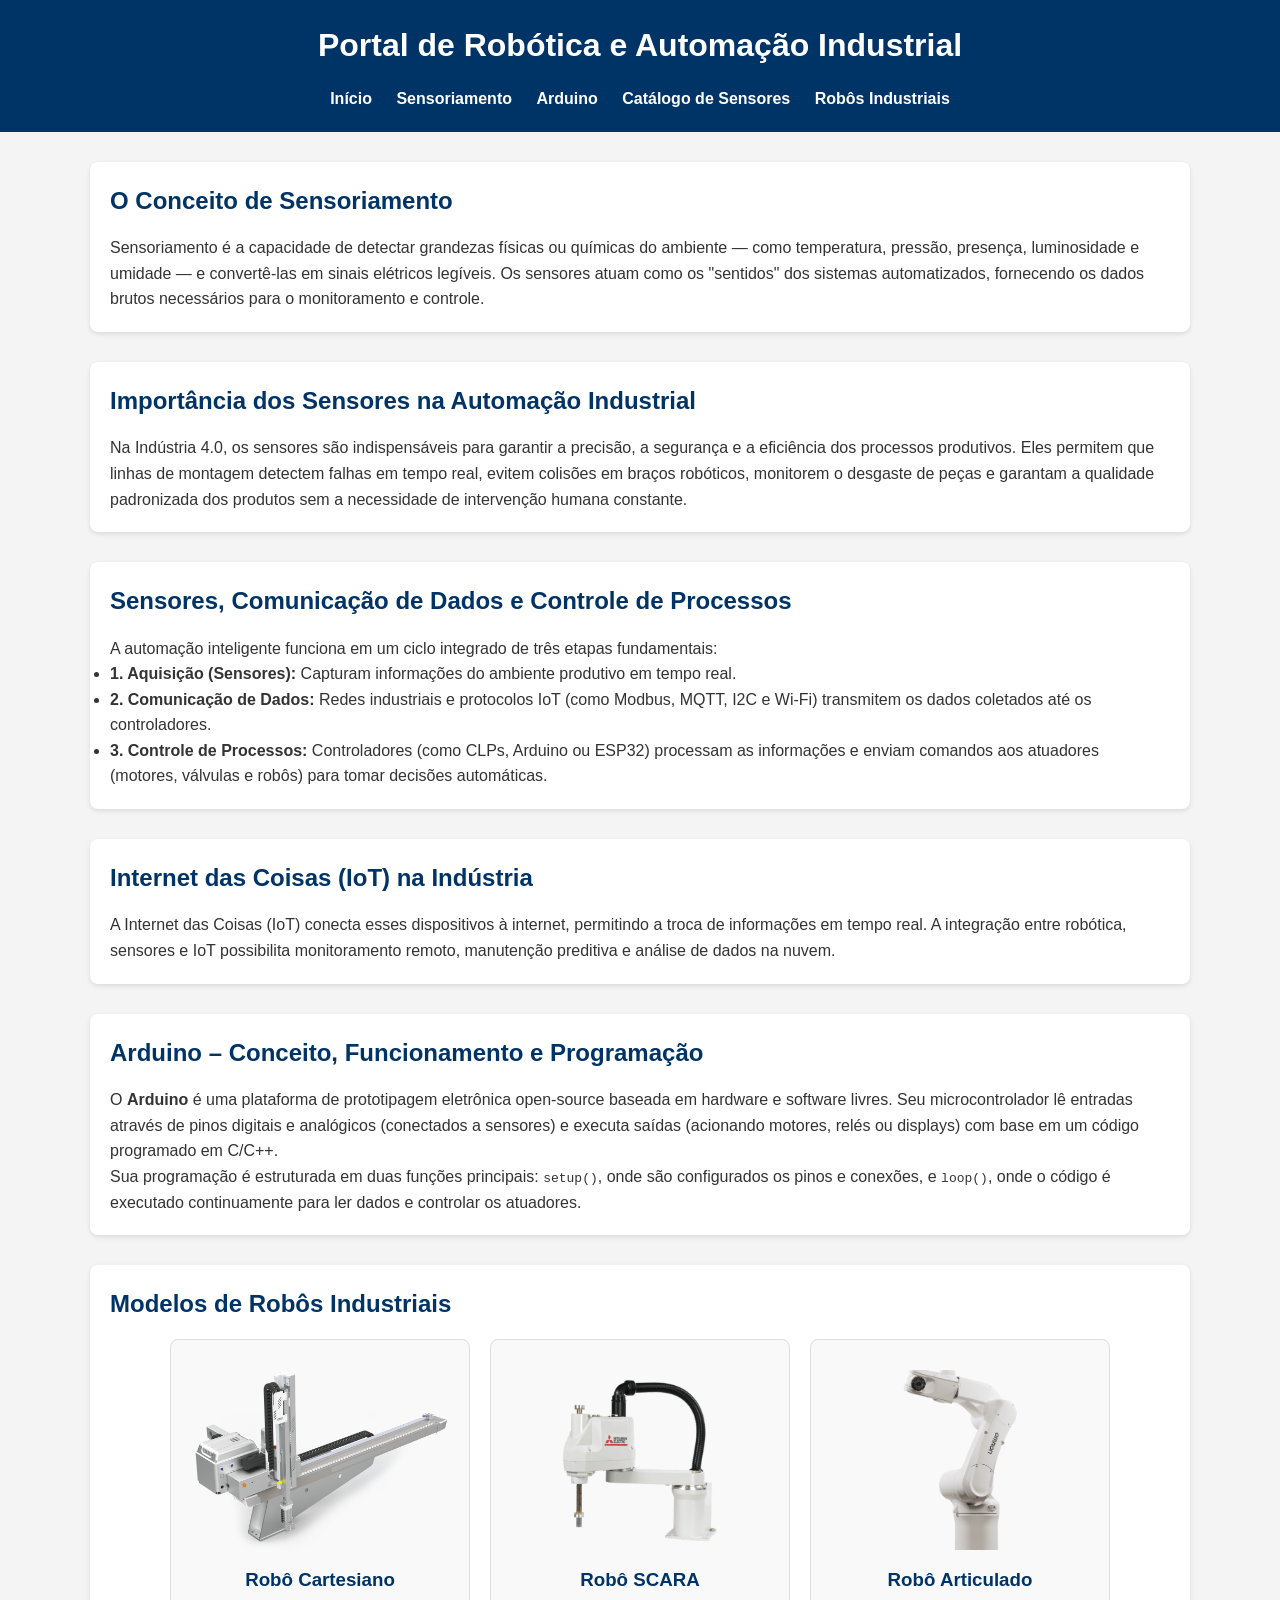
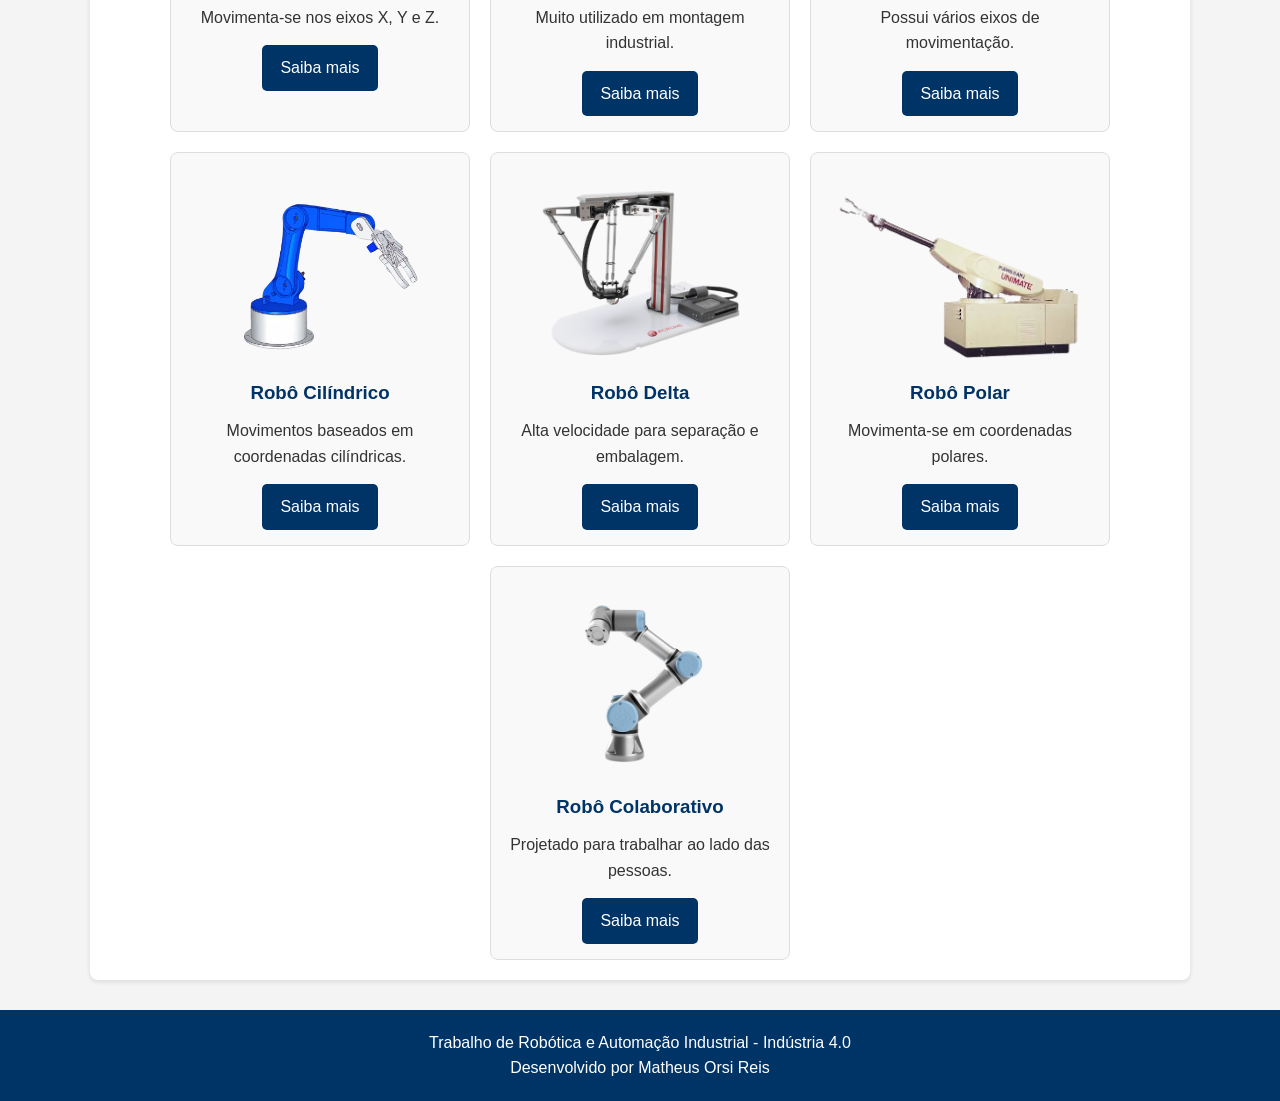
==== index.html @ 9e6fea8a "adicionando catálogo de sensores e atualizando página inicial" ====
<!DOCTYPE html>
<html lang="pt-BR">
<head>
    <meta charset="UTF-8">
    <meta name="viewport" content="width=device-width, initial-scale=1.0">
    <title>Portal de Automação & Robótica Industrial</title>
    <link rel="stylesheet" href="style.css">
</head>
<body>

    <header>
        <h1>Portal de Robótica e Automação Industrial</h1>

        <nav>
            <ul>
                <li><a href="./index.html">Início</a></li>
                <li><a href="#sensoriamento">Sensoriamento</a></li>
                <li><a href="#arduino">Arduino</a></li>
                <li><a href="./html/sensores.html">Catálogo de Sensores</a></li>
                <li><a href="#robos">Robôs Industriais</a></li>
            </ul>
        </nav>
    </header>

    <main>

        <!-- SEÇÃO 1: Conceito de Sensoriamento -->
        <section id="sensoriamento">
            <h2>O Conceito de Sensoriamento</h2>
            <p>
                Sensoriamento é a capacidade de detectar grandezas físicas ou químicas do ambiente — como temperatura, 
                pressão, presença, luminosidade e umidade — e convertê-las em sinais elétricos legíveis. 
                Os sensores atuam como os "sentidos" dos sistemas automatizados, fornecendo os dados brutos necessários 
                para o monitoramento e controle.
            </p>
        </section>

        <!-- SEÇÃO 2: Importância dos Sensores na Automação Industrial -->
        <section>
            <h2>Importância dos Sensores na Automação Industrial</h2>
            <p>
                Na Indústria 4.0, os sensores são indispensáveis para garantir a precisão, a segurança e a eficiência 
                dos processos produtivos. Eles permitem que linhas de montagem detectem falhas em tempo real, evitem 
                colisões em braços robóticos, monitorem o desgaste de peças e garantam a qualidade padronizada dos produtos 
                sem a necessidade de intervenção humana constante.
            </p>
        </section>

        <!-- SEÇÃO 3: Relação entre Sensores, Comunicação e Controle -->
        <section>
            <h2>Sensores, Comunicação de Dados e Controle de Processos</h2>
            <p>
                A automação inteligente funciona em um ciclo integrado de três etapas fundamentais:
            </p>
            <ul>
                <li><strong>1. Aquisição (Sensores):</strong> Capturam informações do ambiente produtivo em tempo real.</li>
                <li><strong>2. Comunicação de Dados:</strong> Redes industriais e protocolos IoT (como Modbus, MQTT, I2C e Wi-Fi) transmitem os dados coletados até os controladores.</li>
                <li><strong>3. Controle de Processos:</strong> Controladores (como CLPs, Arduino ou ESP32) processam as informações e enviam comandos aos atuadores (motores, válvulas e robôs) para tomar decisões automáticas.</li>
            </ul>
        </section>

        <!-- SEÇÃO 4: Internet das Coisas (IoT) -->
        <section>
            <h2>Internet das Coisas (IoT) na Indústria</h2>
            <p>
                A Internet das Coisas (IoT) conecta esses dispositivos à internet, permitindo a troca de informações em tempo real. 
                A integração entre robótica, sensores e IoT possibilita monitoramento remoto, manutenção preditiva e análise 
                de dados na nuvem.
            </p>
        </section>

        <!-- SEÇÃO 5: Introdução ao Arduino -->
        <section id="arduino">
            <h2>Arduino – Conceito, Funcionamento e Programação</h2>
            <p>
                O <strong>Arduino</strong> é uma plataforma de prototipagem eletrônica open-source baseada em hardware e software livres. 
                Seu microcontrolador lê entradas através de pinos digitais e analógicos (conectados a sensores) e executa saídas 
                (acionando motores, relés ou displays) com base em um código programado em C/C++.
            </p>
            <p>
                Sua programação é estruturada em duas funções principais: <code>setup()</code>, onde são configurados os pinos e conexões, 
                e <code>loop()</code>, onde o código é executado continuamente para ler dados e controlar os atuadores.
            </p>
        </section>

        <!-- SEÇÃO 6: Modelos de Robôs Industriais (Mantido do seu projeto original) -->
        <section id="robos">

            <h2>Modelos de Robôs Industriais</h2>

            <div class="cards">

                <div class="card">
                    <img src="imagens/robo_cartesiano.png" alt="Robô Cartesiano">
                    <h3>Robô Cartesiano</h3>
                    <p>Movimenta-se nos eixos X, Y e Z.</p>
                    <a href="./html/cartesiano.html">Saiba mais</a>
                </div>

                <div class="card">
                    <img src="imagens/robo_scara_png.png" alt="Robô SCARA">
                    <h3>Robô SCARA</h3>
                    <p>Muito utilizado em montagem industrial.</p>
                    <a href="./html/scara.html">Saiba mais</a>
                </div>

                <div class="card">
                    <img src="imagens/robo_articulado1.webp" alt="Robô Articulado">
                    <h3>Robô Articulado</h3>
                    <p>Possui vários eixos de movimentação.</p>
                    <a href="./html/articulado.html">Saiba mais</a>
                </div>

                <div class="card">
                    <img src="imagens/cilindrico.webp" alt="Robô Cilíndrico">
                    <h3>Robô Cilíndrico</h3>
                    <p>Movimentos baseados em coordenadas cilíndricas.</p>
                    <a href="./html/cilindrico.html">Saiba mais</a>
                </div>

                <div class="card">
                    <img src="imagens/deltaaa.webp" alt="Robô Delta">
                    <h3>Robô Delta</h3>
                    <p>Alta velocidade para separação e embalagem.</p>
                    <a href="./html/delta.html">Saiba mais</a>
                </div>

                <div class="card">
                    <img src="imagens/robo_polar-removebg-preview.png" alt="Robô Polar">
                    <h3>Robô Polar</h3>
                    <p>Movimenta-se em coordenadas polares.</p>
                    <a href="./html/polar.html">Saiba mais</a>
                </div>

                <div class="card">
                    <img src="imagens/colab-removebg-preview.png" alt="Robô Colaborativo">
                    <h3>Robô Colaborativo</h3>
                    <p>Projetado para trabalhar ao lado das pessoas.</p>
                    <a href="./html/colaborativo.html">Saiba mais</a>
                </div>

            </div>

        </section>

    </main>

    <footer>
        <p>Trabalho de Robótica e Automação Industrial - Indústria 4.0</p>
        <p>Desenvolvido por Matheus Orsi Reis</p>
    </footer>

    <script src="js/script.js"></script>

</body>
</html>
---- style.css ----
/* Reset */

*{
    margin: 0;
    padding: 0;
    box-sizing: border-box;
}

body{
    font-family: Arial, Helvetica, sans-serif;
    background-color: #f4f4f4;
    color: #333;
    line-height: 1.6;
}

/* Cabeçalho */

header{
    background-color: #003366;
    color: white;
    padding: 20px;
    text-align: center;
}

header h1{
    margin-bottom: 15px;
}

nav ul{
    list-style: none;
}

nav ul li{
    display: inline-block;
    margin: 0 10px;
}

nav ul li a{
    color: white;
    text-decoration: none;
    font-weight: bold;
}

nav ul li a:hover{
    text-decoration: underline;
}

/* Conteúdo */

main{
    width: 90%;
    max-width: 1100px;
    margin: 30px auto;
}

section{
    background: white;
    margin-bottom: 30px;
    padding: 20px;
    border-radius: 8px;
    box-shadow: 0 2px 5px rgba(0,0,0,.1);
}

section h2{
    color: #003366;
    margin-bottom: 15px;
}

section img{
    width: 100%;
    max-width: 500px;
    display: block;
    margin: 15px auto;
    border-radius: 5px;
}

/* Cards */

.cards{
    display: flex;
    flex-wrap: wrap;
    gap: 20px;
    justify-content: center;
}

.card{
    width: 300px;
    background: #f9f9f9;
    border: 1px solid #ddd;
    border-radius: 8px;
    text-align: center;
    padding: 15px;
}

.card img{
    width: 100%;
    height: 180px;
    object-fit: cover;
    border-radius: 5px;
}

.card h3{
    margin: 15px 0 10px;
    color: #003366;
}

.card p{
    margin-bottom: 15px;
}

.card a{
    display: inline-block;
    background: #003366;
    color: white;
    text-decoration: none;
    padding: 10px 18px;
    border-radius: 5px;
}

.card a:hover{
    background: #0055aa;
}

/* Rodapé */

footer{
    background: #003366;
    color: white;
    text-align: center;
    padding: 20px;
    margin-top: 30px;
}

/* Responsividade */

@media (max-width: 768px){

    nav ul li{
        display: block;
        margin: 10px 0;
    }

    .cards{
        flex-direction: column;
        align-items: center;
    }

    .card{
        width: 100%;
        max-width: 350px;
    }

}
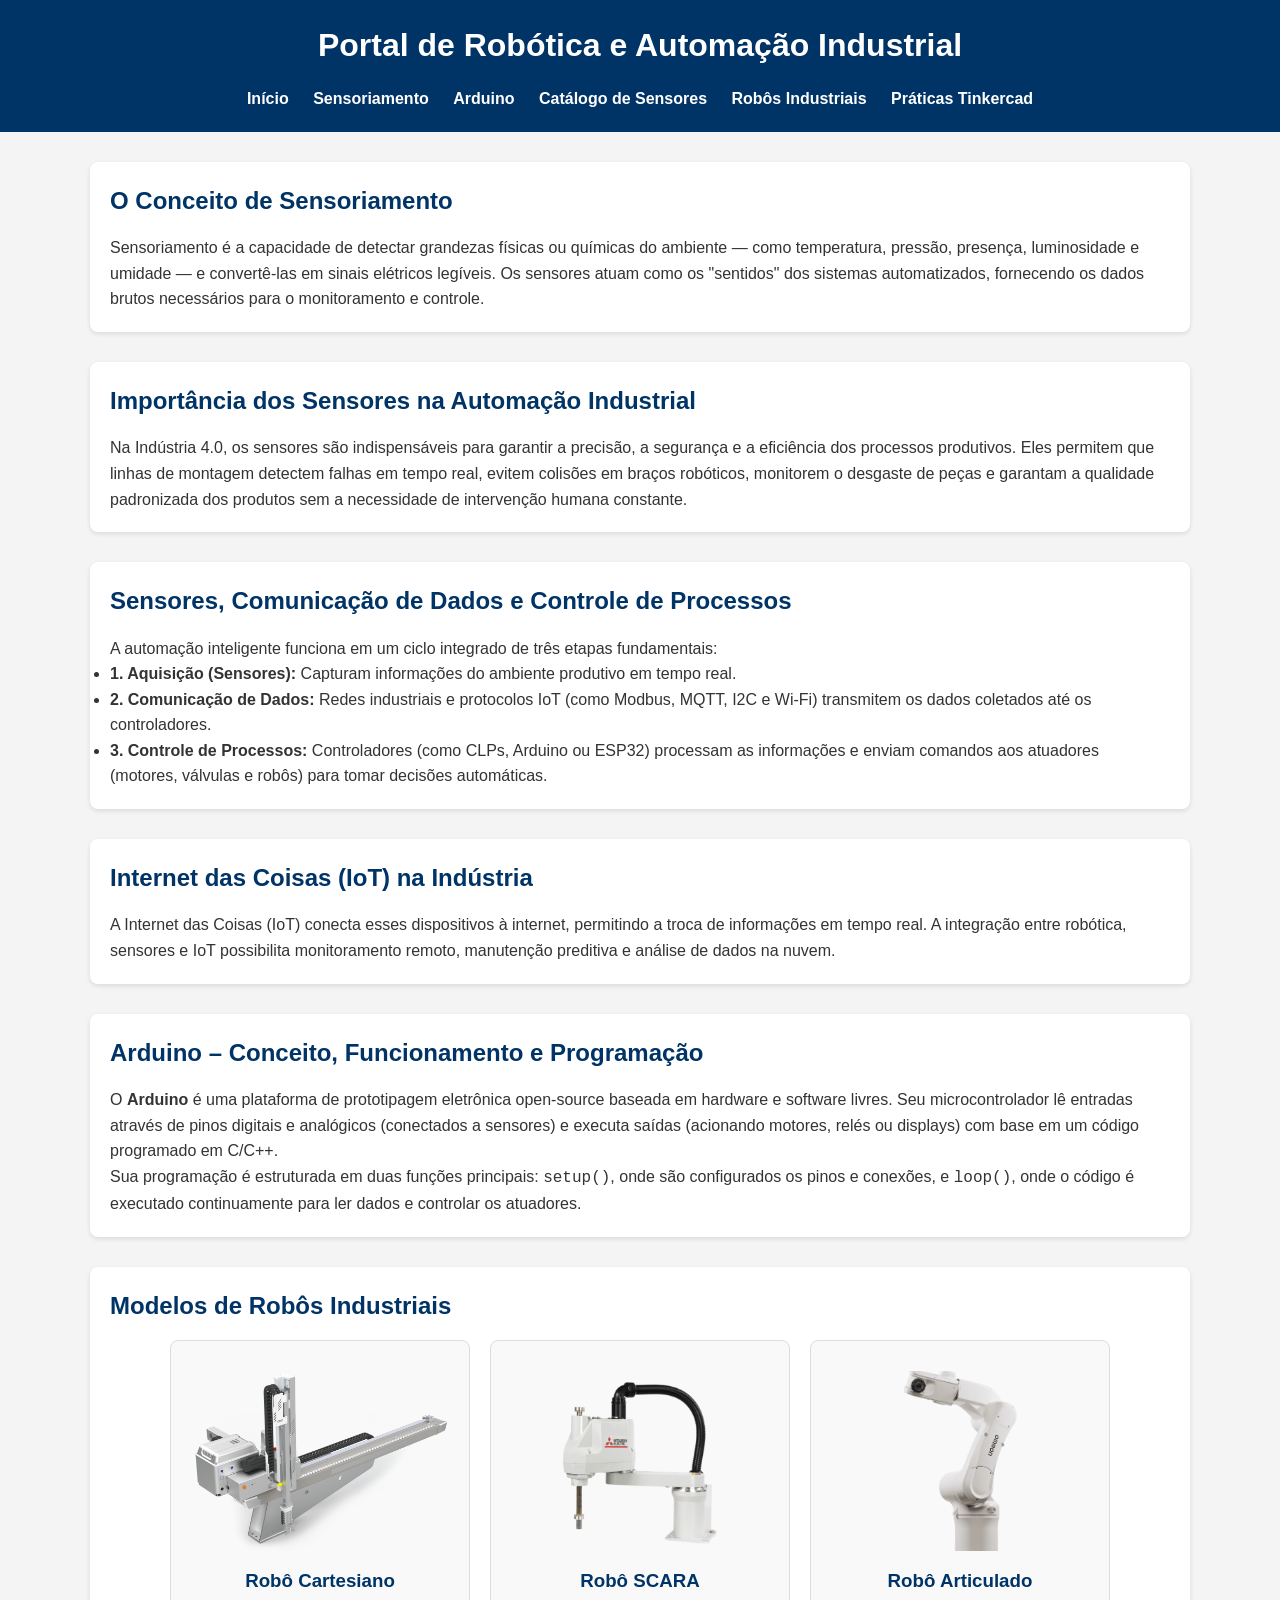
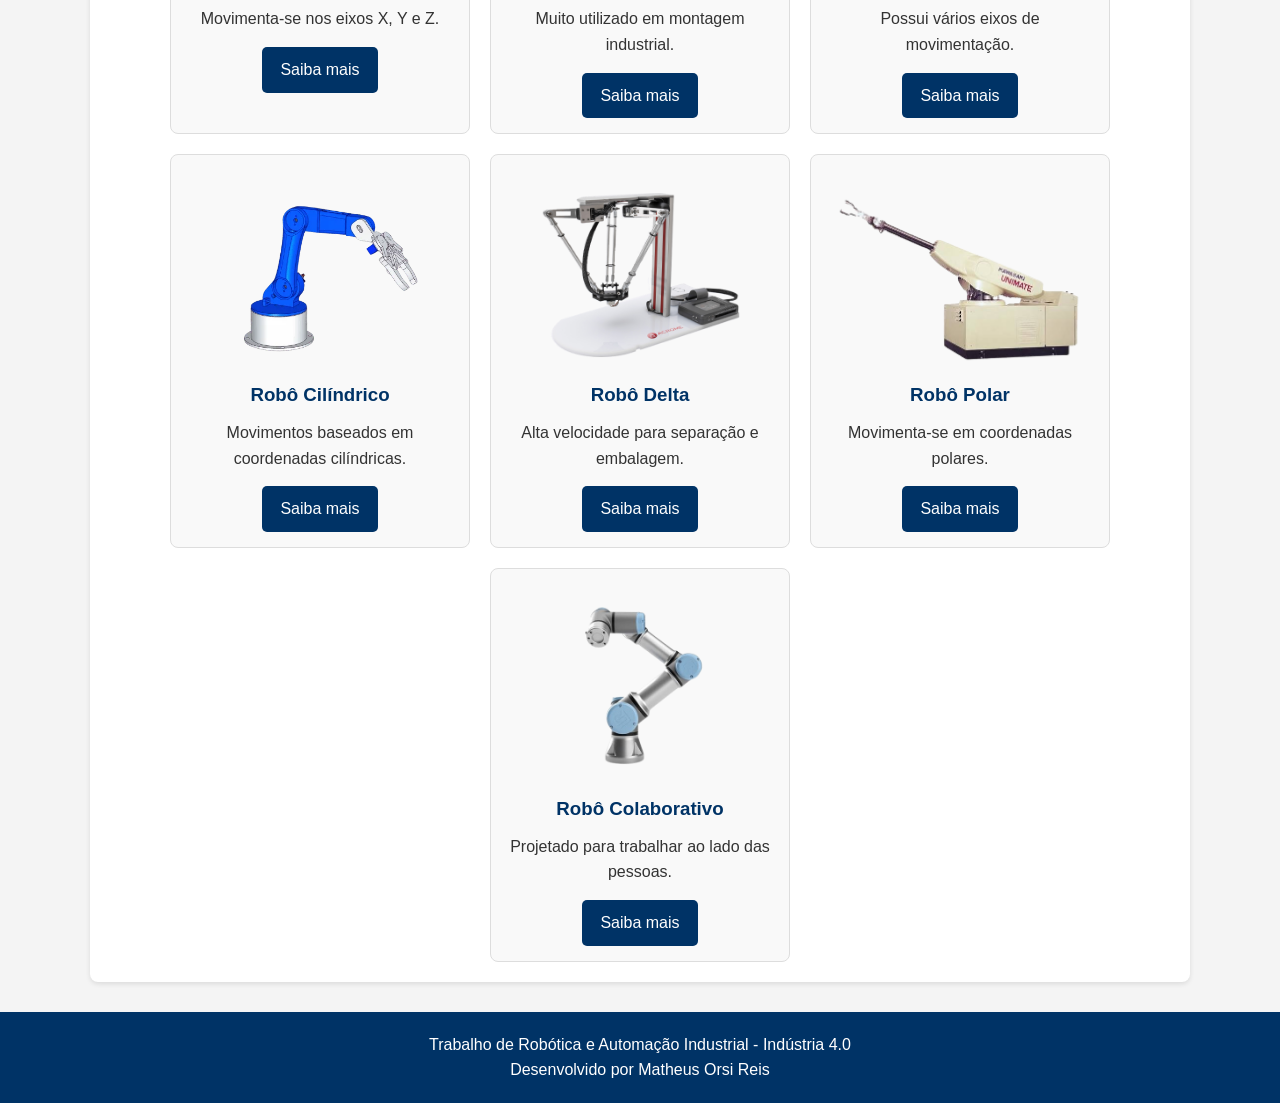
==== commit a19e7820: "adicionando práticas do tikercard" ====
--- a/index.html
+++ b/index.html
@@ -18,6 +18,7 @@
                 <li><a href="#arduino">Arduino</a></li>
                 <li><a href="./html/sensores.html">Catálogo de Sensores</a></li>
                 <li><a href="#robos">Robôs Industriais</a></li>
+                <li><a href="./html/tinkercad.html">Práticas Tinkercad</a></li>
             </ul>
         </nav>
     </header>
--- a/style.css
+++ b/style.css
@@ -150,4 +150,32 @@
         max-width: 350px;
     }
 
+}
+
+/* Estilização para as Práticas Tinkercad */
+.desafio-container {
+    background-color: #f9f9f9;
+    border-left: 4px solid #007bff;
+    padding: 15px;
+    margin-top: 15px;
+    margin-bottom: 30px;
+    border-radius: 4px;
+}
+
+pre {
+    background-color: #272822;
+    color: #f8f8f2;
+    padding: 15px;
+    border-radius: 5px;
+    overflow-x: auto;
+}
+
+code {
+    font-family: 'Courier New', Courier, monospace;
+}
+
+video {
+    margin-top: 10px;
+    border-radius: 6px;
+    box-shadow: 0 2px 5px rgba(0,0,0,0.2);
 }
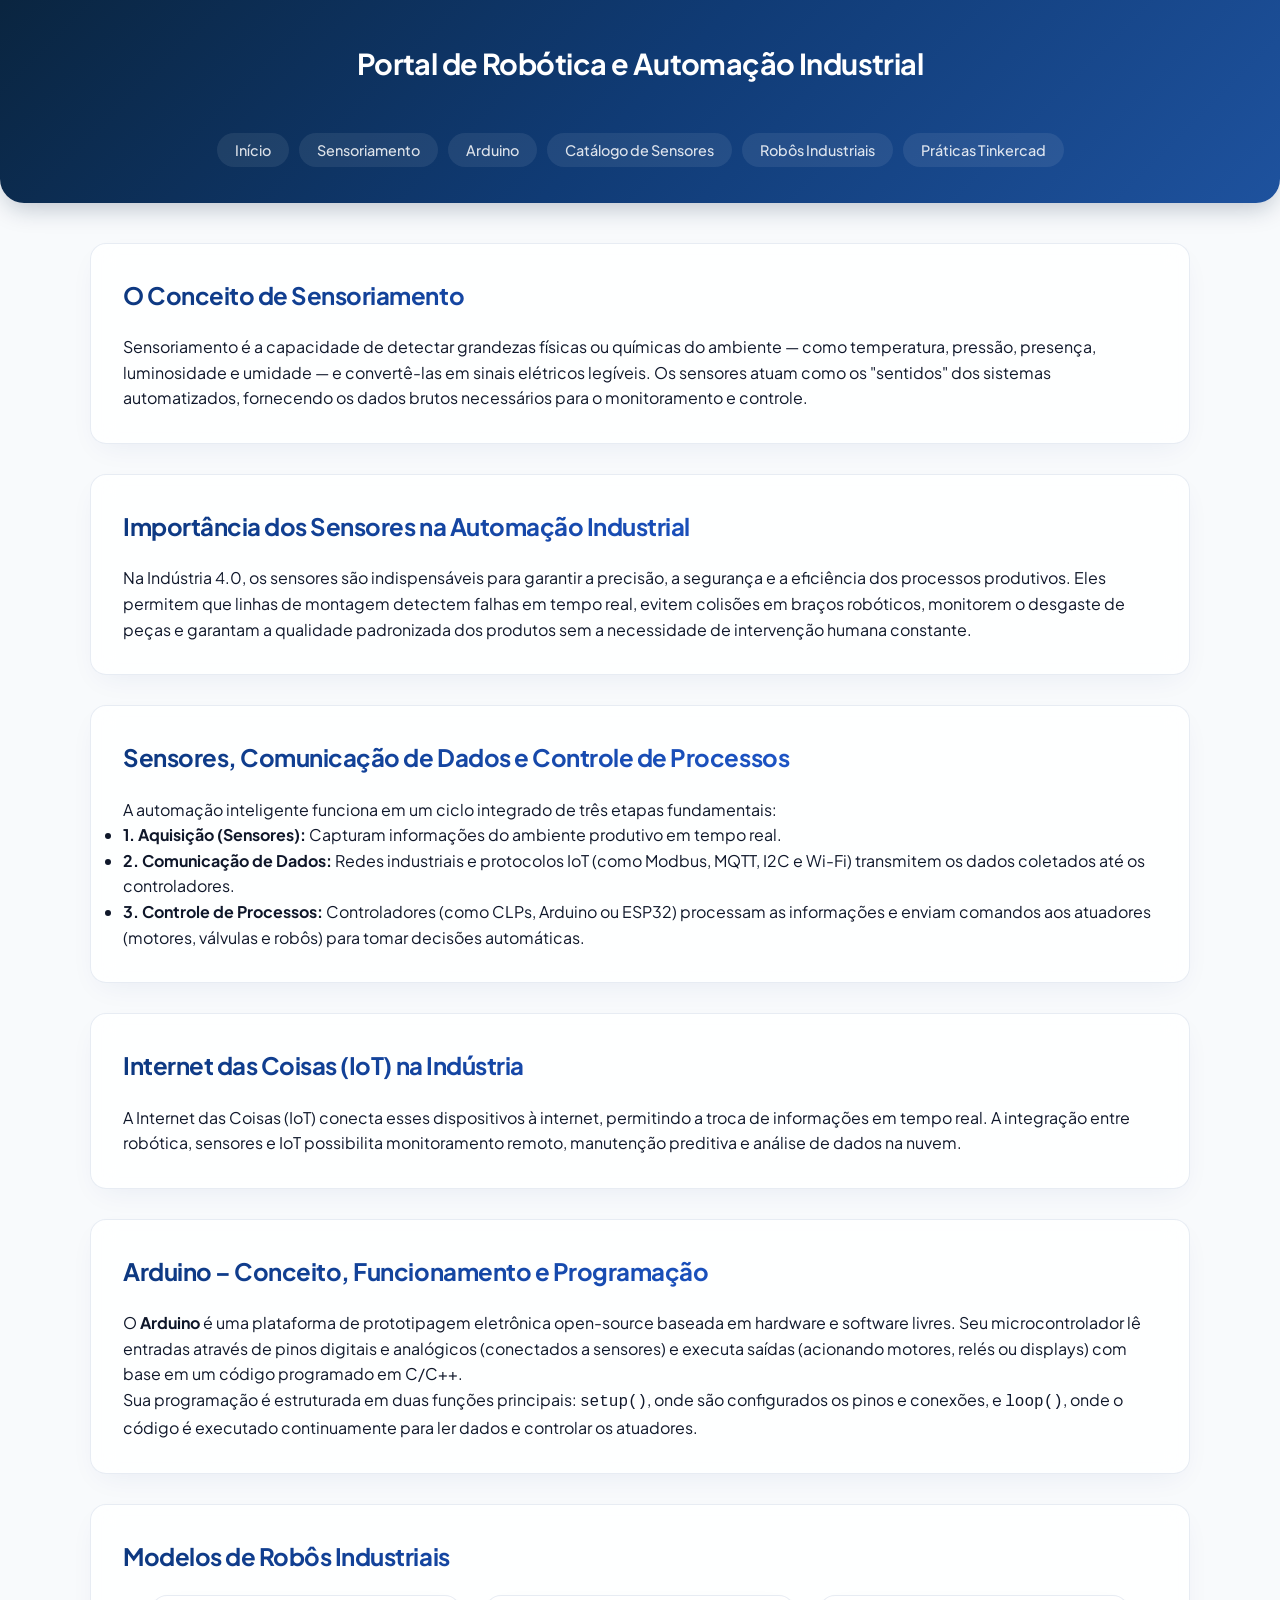
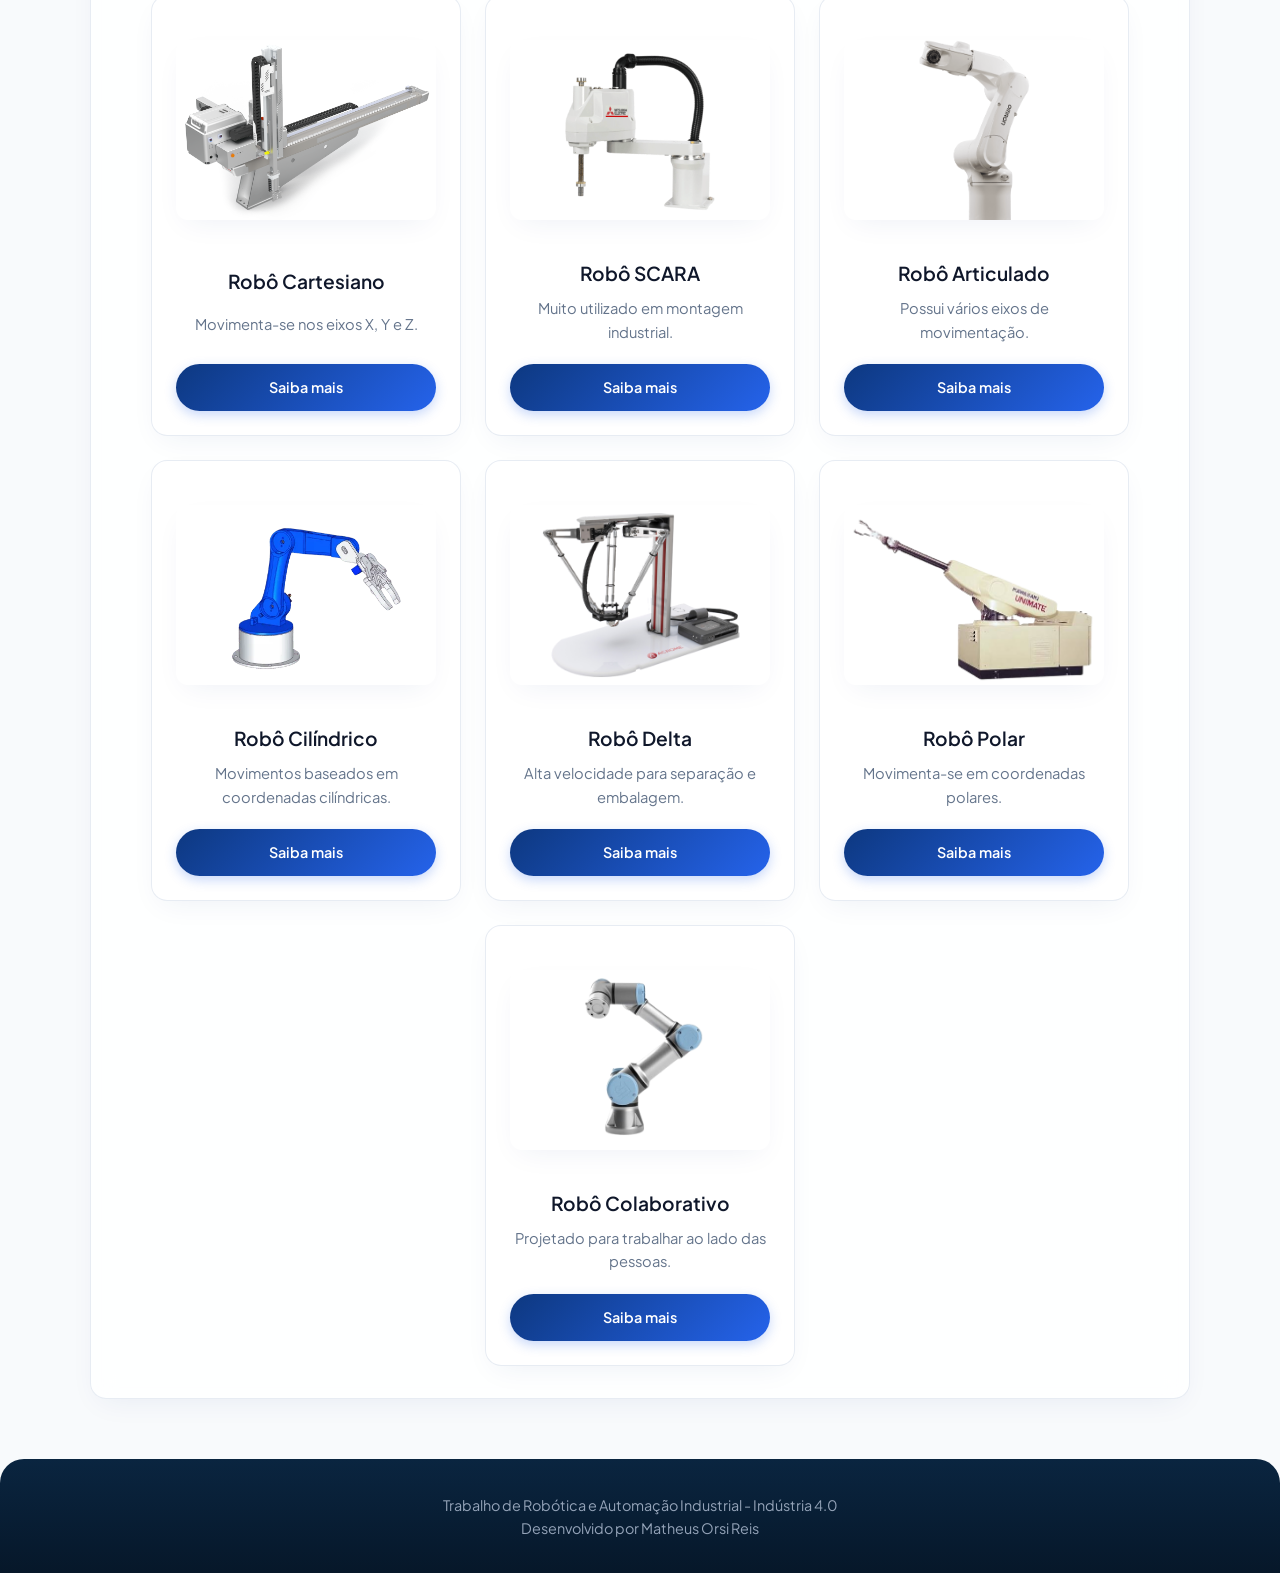
==== commit 0d2cc193: "alterando novamente" ====
--- a/index.html
+++ b/index.html
@@ -9,7 +9,7 @@
 <body>
 
     <header>
-        <h1>Portal de Robótica e Automação Industrial</h1>
+        <h1>Portal de Robótica e Automação Industrial</h1><br><br>
 
         <nav>
             <ul>
--- a/style.css
+++ b/style.css
@@ -1,181 +1,260 @@
-/* Reset */
-
-*{
+/* Fonte Moderna */
+@import url('https://fonts.googleapis.com/css2?family=Plus+Jakarta+Sans:wght@400;500;600;700&display=swap');
+
+:root {
+    /* Paleta Soft / Glassmorphism */
+    --senai-blue: #0d3880;
+    --senai-blue-light: #2563eb;
+    --senai-red-accent: #ff334b; /* Usado apenas em detalhes de brilho/glow sutil */
+    
+    --bg-main: #f8fafc;
+    --bg-card: rgba(255, 255, 255, 0.85);
+    --border-subtle: rgba(226, 232, 240, 0.8);
+    
+    --text-primary: #0f172a;
+    --text-secondary: #64748b;
+    
+    --radius: 16px;
+    --shadow-soft: 0 10px 30px -10px rgba(13, 56, 128, 0.08);
+    --shadow-hover: 0 20px 40px -15px rgba(13, 56, 128, 0.18);
+    --transition: all 0.3s cubic-bezier(0.4, 0, 0.2, 1);
+}
+
+/* Reset Base */
+* {
     margin: 0;
     padding: 0;
     box-sizing: border-box;
 }
 
-body{
-    font-family: Arial, Helvetica, sans-serif;
-    background-color: #f4f4f4;
-    color: #333;
+body {
+    font-family: 'Plus Jakarta Sans', -apple-system, sans-serif;
+    background-color: var(--bg-main);
+    color: var(--text-primary);
     line-height: 1.6;
 }
 
-/* Cabeçalho */
-
-header{
-    background-color: #003366;
-    color: white;
-    padding: 20px;
+/* Header com Fade Elegante em Gradiante */
+header {
+    background: linear-gradient(135deg, #0a2540 0%, #103b75 50%, #1e529e 100%);
+    color: #ffffff;
+    padding: 40px 20px;
     text-align: center;
-}
-
-header h1{
-    margin-bottom: 15px;
-}
-
-nav ul{
+    border-bottom-left-radius: 24px;
+    border-bottom-right-radius: 24px;
+    box-shadow: 0 10px 25px -5px rgba(10, 37, 64, 0.25);
+}
+
+.header-container {
+    display: flex;
+    align-items: center;
+    justify-content: center;
+    gap: 16px;
+    margin-bottom: 20px;
+    flex-wrap: wrap;
+}
+
+.logo-senai {
+    max-height: 40px;
+    width: auto;
+    object-fit: contain;
+    /* Adiciona um leve brilho limpo na logo */
+    filter: drop-shadow(0 2px 8px rgba(255, 255, 255, 0.2));
+}
+
+header h1 {
+    font-size: 1.8rem;
+    font-weight: 700;
+    letter-spacing: -0.02em;
+}
+
+/* Navegação Fluida com Pílulas */
+nav ul {
     list-style: none;
-}
-
-nav ul li{
-    display: inline-block;
-    margin: 0 10px;
-}
-
-nav ul li a{
-    color: white;
+    display: flex;
+    justify-content: center;
+    gap: 10px;
+    flex-wrap: wrap;
+}
+
+nav ul li a {
+    color: rgba(255, 255, 255, 0.85);
     text-decoration: none;
-    font-weight: bold;
-}
-
-nav ul li a:hover{
-    text-decoration: underline;
-}
-
-/* Conteúdo */
-
-main{
+    font-weight: 500;
+    font-size: 0.9rem;
+    padding: 8px 18px;
+    border-radius: 99px; /* Formato pílula */
+    background: rgba(255, 255, 255, 0.08);
+    backdrop-filter: blur(8px);
+    transition: var(--transition);
+}
+
+nav ul li a:hover {
+    color: #ffffff;
+    background: rgba(255, 255, 255, 0.22);
+    transform: translateY(-2px);
+}
+
+/* Conteúdo Principal */
+main {
     width: 90%;
     max-width: 1100px;
-    margin: 30px auto;
-}
-
-section{
-    background: white;
+    margin: 40px auto;
+}
+
+section {
+    background: var(--bg-card);
+    backdrop-filter: blur(12px);
     margin-bottom: 30px;
-    padding: 20px;
-    border-radius: 8px;
-    box-shadow: 0 2px 5px rgba(0,0,0,.1);
-}
-
-section h2{
-    color: #003366;
-    margin-bottom: 15px;
-}
-
-section img{
+    padding: 32px;
+    border-radius: var(--radius);
+    border: 1px solid var(--border-subtle);
+    box-shadow: var(--shadow-soft);
+}
+
+section h2 {
+    font-size: 1.5rem;
+    font-weight: 700;
+    letter-spacing: -0.02em;
+    /* Gradiente no próprio texto do título */
+    background: linear-gradient(90deg, #0d3880, #2563eb);
+    -webkit-background-clip: text;
+    -webkit-text-fill-color: transparent;
+    margin-bottom: 20px;
+}
+
+section img {
     width: 100%;
     max-width: 500px;
     display: block;
-    margin: 15px auto;
-    border-radius: 5px;
-}
-
-/* Cards */
-
-.cards{
+    margin: 20px auto;
+    border-radius: 12px;
+    box-shadow: var(--shadow-soft);
+}
+
+/* Cards com Efeito Flutuante */
+.cards {
     display: flex;
     flex-wrap: wrap;
-    gap: 20px;
+    gap: 24px;
     justify-content: center;
 }
 
-.card{
-    width: 300px;
-    background: #f9f9f9;
-    border: 1px solid #ddd;
-    border-radius: 8px;
+.card {
+    width: 310px;
+    background: var(--bg-card);
+    border: 1px solid var(--border-subtle);
+    border-radius: var(--radius);
     text-align: center;
-    padding: 15px;
-}
-
-.card img{
+    padding: 24px;
+    box-shadow: var(--shadow-soft);
+    transition: var(--transition);
+    display: flex;
+    flex-direction: column;
+    justify-content: space-between;
+}
+
+.card:hover {
+    transform: translateY(-8px);
+    box-shadow: var(--shadow-hover);
+    border-color: rgba(37, 99, 235, 0.3);
+}
+
+.card img {
     width: 100%;
     height: 180px;
     object-fit: cover;
-    border-radius: 5px;
-}
-
-.card h3{
-    margin: 15px 0 10px;
-    color: #003366;
-}
-
-.card p{
-    margin-bottom: 15px;
-}
-
-.card a{
+    border-radius: 12px;
+}
+
+.card h3 {
+    margin: 18px 0 8px;
+    color: var(--text-primary);
+    font-size: 1.2rem;
+    font-weight: 600;
+}
+
+.card p {
+    margin-bottom: 20px;
+    color: var(--text-secondary);
+    font-size: 0.92rem;
+}
+
+/* Botão em Gradiente Suave com Efeito Fade no Hover */
+.card a {
     display: inline-block;
-    background: #003366;
-    color: white;
+    background: linear-gradient(135deg, #0d3880 0%, #2563eb 100%);
+    color: #ffffff;
     text-decoration: none;
-    padding: 10px 18px;
-    border-radius: 5px;
-}
-
-.card a:hover{
-    background: #0055aa;
-}
-
-/* Rodapé */
-
-footer{
-    background: #003366;
-    color: white;
+    padding: 12px 24px;
+    border-radius: 99px;
+    font-weight: 600;
+    font-size: 0.9rem;
+    box-shadow: 0 4px 12px rgba(37, 99, 235, 0.25);
+    transition: var(--transition);
+}
+
+.card a:hover {
+    box-shadow: 0 6px 20px rgba(37, 99, 235, 0.4);
+    transform: scale(1.02);
+    opacity: 0.95;
+}
+
+/* Bloco Tinkercad / Código */
+.desafio-container {
+    background: linear-gradient(135deg, #f1f5f9 0%, #e2e8f0 100%);
+    padding: 24px;
+    margin: 20px 0;
+    border-radius: var(--radius);
+    border: 1px solid var(--border-subtle);
+}
+
+pre {
+    background: #0f172a;
+    color: #38bdf8;
+    padding: 20px;
+    border-radius: 12px;
+    overflow-x: auto;
+    font-size: 0.9rem;
+    box-shadow: inset 0 2px 4px rgba(0,0,0,0.5);
+}
+
+code {
+    font-family: 'Fira Code', monospace;
+}
+
+video {
+    width: 100%;
+    margin-top: 15px;
+    border-radius: 12px;
+    box-shadow: var(--shadow-soft);
+}
+
+/* Rodapé em Gradiente Dark Suave */
+footer {
+    background: linear-gradient(180deg, #0a2540 0%, #061729 100%);
+    color: #94a3b8;
     text-align: center;
-    padding: 20px;
-    margin-top: 30px;
+    padding: 35px 20px;
+    margin-top: 60px;
+    font-size: 0.9rem;
+    border-top-left-radius: 24px;
+    border-top-right-radius: 24px;
 }
 
 /* Responsividade */
-
-@media (max-width: 768px){
-
-    nav ul li{
-        display: block;
-        margin: 10px 0;
+@media (max-width: 768px) {
+    .header-container {
+        flex-direction: column;
     }
 
-    .cards{
+    nav ul {
         flex-direction: column;
-        align-items: center;
+        gap: 8px;
     }
 
-    .card{
+    .card {
         width: 100%;
-        max-width: 350px;
+        max-width: 360px;
     }
-
-}
-
-/* Estilização para as Práticas Tinkercad */
-.desafio-container {
-    background-color: #f9f9f9;
-    border-left: 4px solid #007bff;
-    padding: 15px;
-    margin-top: 15px;
-    margin-bottom: 30px;
-    border-radius: 4px;
-}
-
-pre {
-    background-color: #272822;
-    color: #f8f8f2;
-    padding: 15px;
-    border-radius: 5px;
-    overflow-x: auto;
-}
-
-code {
-    font-family: 'Courier New', Courier, monospace;
-}
-
-video {
-    margin-top: 10px;
-    border-radius: 6px;
-    box-shadow: 0 2px 5px rgba(0,0,0,0.2);
 }
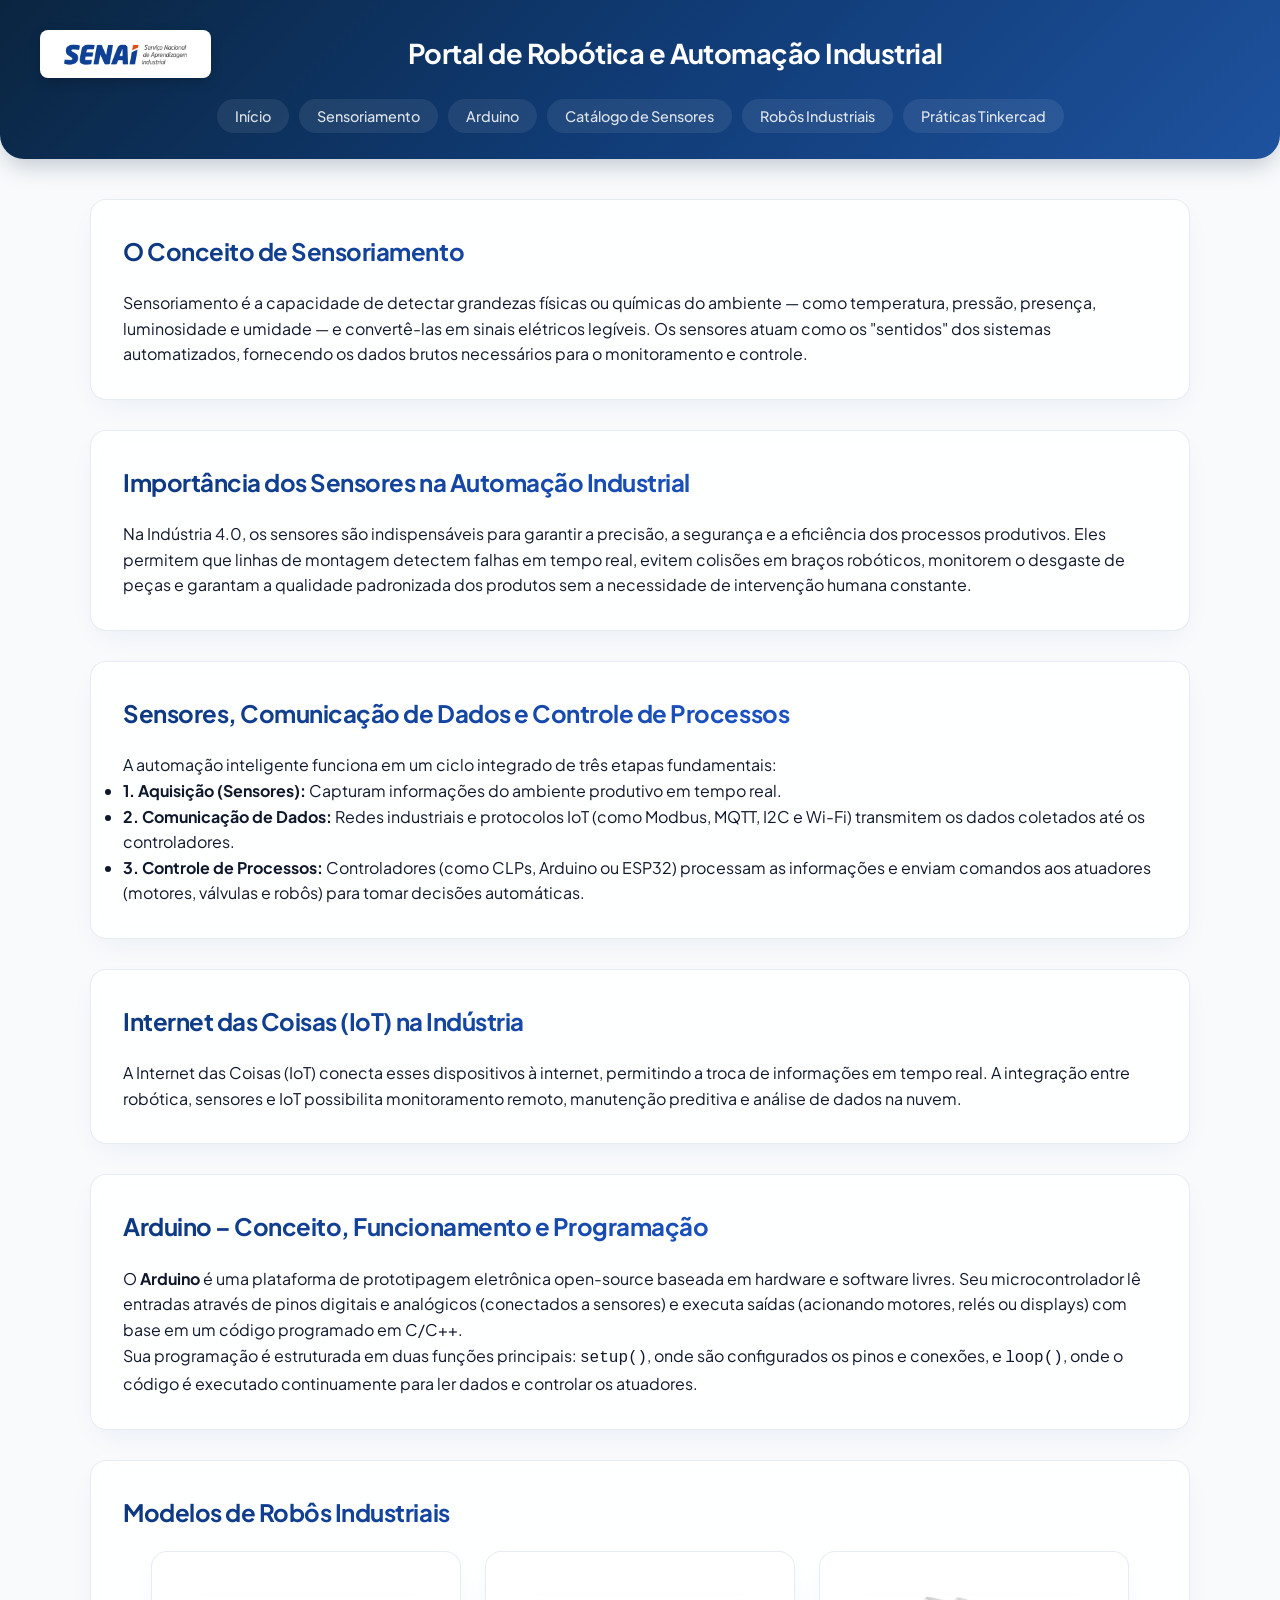
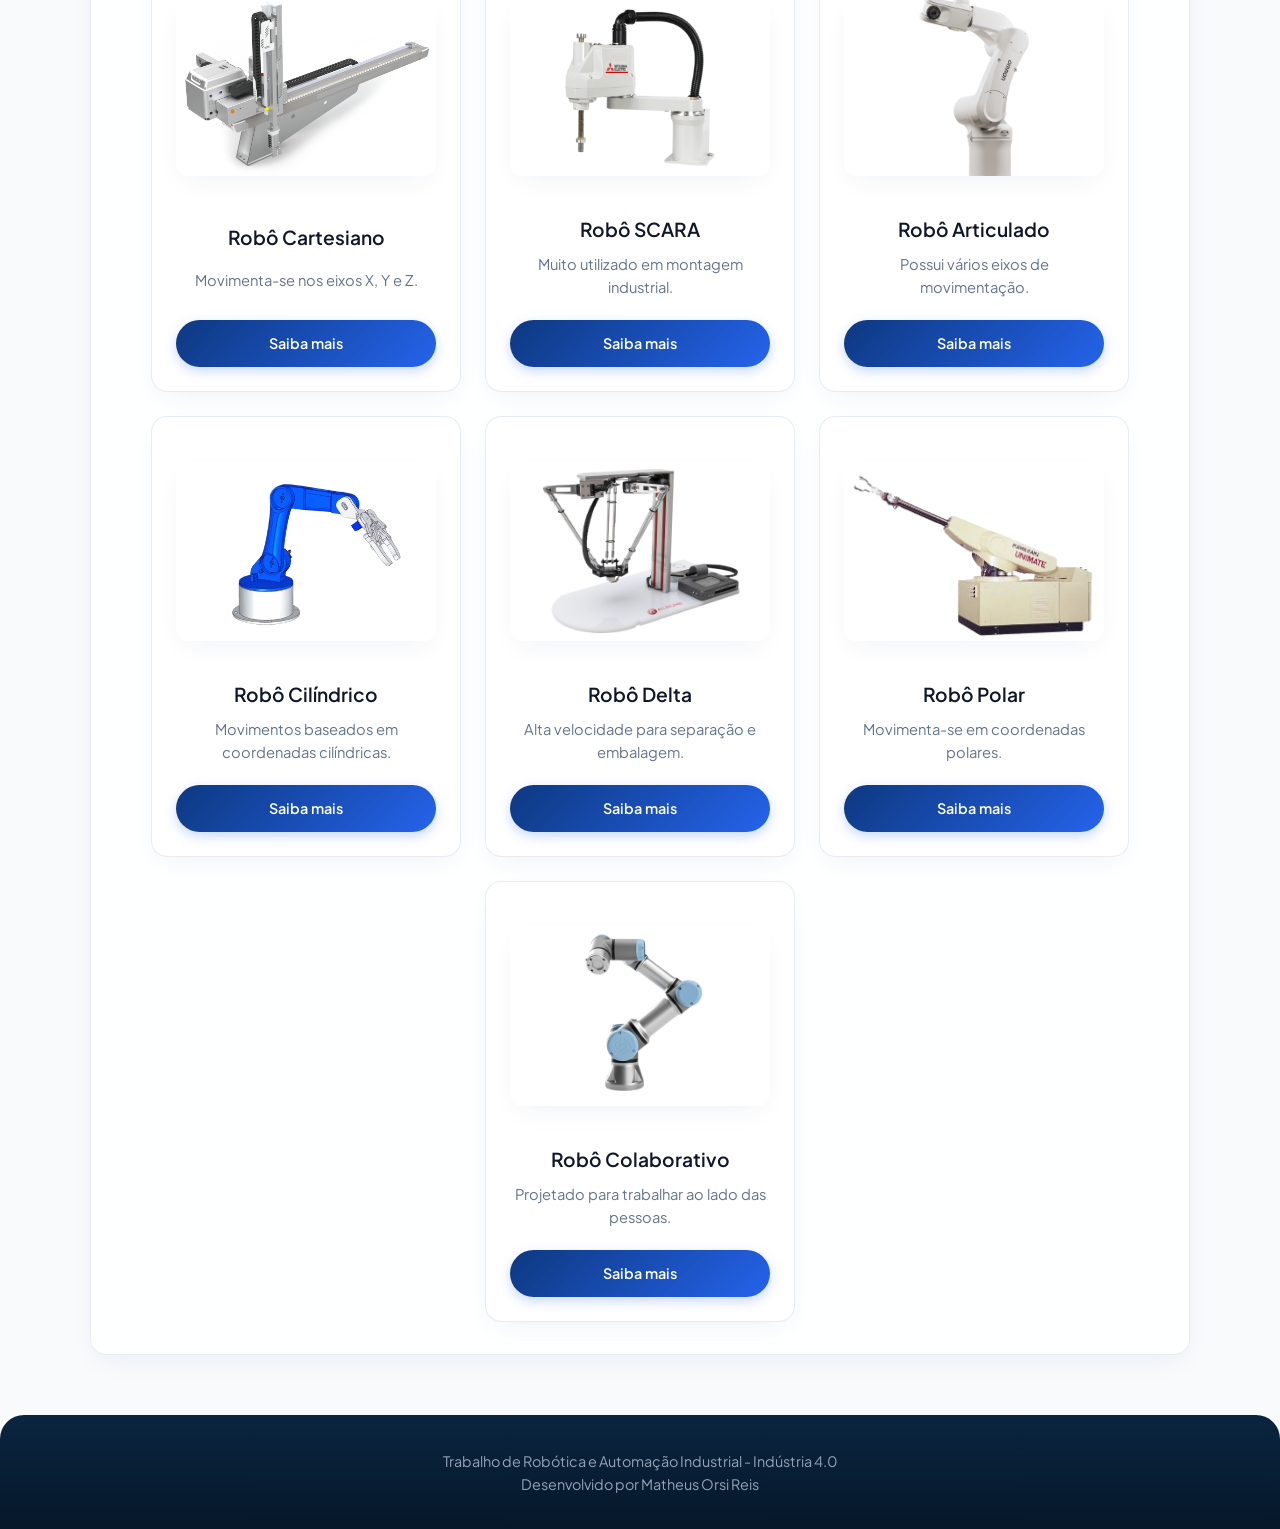
==== commit 68efcb98: "adicionando logo do SENAI" ====
--- a/index.html
+++ b/index.html
@@ -1,15 +1,21 @@
 <!DOCTYPE html>
 <html lang="pt-BR">
+
 <head>
     <meta charset="UTF-8">
     <meta name="viewport" content="width=device-width, initial-scale=1.0">
     <title>Portal de Automação & Robótica Industrial</title>
     <link rel="stylesheet" href="style.css">
 </head>
+
 <body>
 
     <header>
-        <h1>Portal de Robótica e Automação Industrial</h1><br><br>
+        <div class="header-top">
+            <img src="imagens/SENAI_logo_2024.png" alt="Logo SENAI" class="logo-senai">
+            <h1>Portal de Robótica e Automação Industrial</h1>
+            <div class="header-spacer"></div>
+        </div>
 
         <nav>
             <ul>
@@ -29,9 +35,9 @@
         <section id="sensoriamento">
             <h2>O Conceito de Sensoriamento</h2>
             <p>
-                Sensoriamento é a capacidade de detectar grandezas físicas ou químicas do ambiente — como temperatura, 
-                pressão, presença, luminosidade e umidade — e convertê-las em sinais elétricos legíveis. 
-                Os sensores atuam como os "sentidos" dos sistemas automatizados, fornecendo os dados brutos necessários 
+                Sensoriamento é a capacidade de detectar grandezas físicas ou químicas do ambiente — como temperatura,
+                pressão, presença, luminosidade e umidade — e convertê-las em sinais elétricos legíveis.
+                Os sensores atuam como os "sentidos" dos sistemas automatizados, fornecendo os dados brutos necessários
                 para o monitoramento e controle.
             </p>
         </section>
@@ -40,9 +46,10 @@
         <section>
             <h2>Importância dos Sensores na Automação Industrial</h2>
             <p>
-                Na Indústria 4.0, os sensores são indispensáveis para garantir a precisão, a segurança e a eficiência 
-                dos processos produtivos. Eles permitem que linhas de montagem detectem falhas em tempo real, evitem 
-                colisões em braços robóticos, monitorem o desgaste de peças e garantam a qualidade padronizada dos produtos 
+                Na Indústria 4.0, os sensores são indispensáveis para garantir a precisão, a segurança e a eficiência
+                dos processos produtivos. Eles permitem que linhas de montagem detectem falhas em tempo real, evitem
+                colisões em braços robóticos, monitorem o desgaste de peças e garantam a qualidade padronizada dos
+                produtos
                 sem a necessidade de intervenção humana constante.
             </p>
         </section>
@@ -54,9 +61,13 @@
                 A automação inteligente funciona em um ciclo integrado de três etapas fundamentais:
             </p>
             <ul>
-                <li><strong>1. Aquisição (Sensores):</strong> Capturam informações do ambiente produtivo em tempo real.</li>
-                <li><strong>2. Comunicação de Dados:</strong> Redes industriais e protocolos IoT (como Modbus, MQTT, I2C e Wi-Fi) transmitem os dados coletados até os controladores.</li>
-                <li><strong>3. Controle de Processos:</strong> Controladores (como CLPs, Arduino ou ESP32) processam as informações e enviam comandos aos atuadores (motores, válvulas e robôs) para tomar decisões automáticas.</li>
+                <li><strong>1. Aquisição (Sensores):</strong> Capturam informações do ambiente produtivo em tempo real.
+                </li>
+                <li><strong>2. Comunicação de Dados:</strong> Redes industriais e protocolos IoT (como Modbus, MQTT, I2C
+                    e Wi-Fi) transmitem os dados coletados até os controladores.</li>
+                <li><strong>3. Controle de Processos:</strong> Controladores (como CLPs, Arduino ou ESP32) processam as
+                    informações e enviam comandos aos atuadores (motores, válvulas e robôs) para tomar decisões
+                    automáticas.</li>
             </ul>
         </section>
 
@@ -64,8 +75,10 @@
         <section>
             <h2>Internet das Coisas (IoT) na Indústria</h2>
             <p>
-                A Internet das Coisas (IoT) conecta esses dispositivos à internet, permitindo a troca de informações em tempo real. 
-                A integração entre robótica, sensores e IoT possibilita monitoramento remoto, manutenção preditiva e análise 
+                A Internet das Coisas (IoT) conecta esses dispositivos à internet, permitindo a troca de informações em
+                tempo real.
+                A integração entre robótica, sensores e IoT possibilita monitoramento remoto, manutenção preditiva e
+                análise
                 de dados na nuvem.
             </p>
         </section>
@@ -74,12 +87,15 @@
         <section id="arduino">
             <h2>Arduino – Conceito, Funcionamento e Programação</h2>
             <p>
-                O <strong>Arduino</strong> é uma plataforma de prototipagem eletrônica open-source baseada em hardware e software livres. 
-                Seu microcontrolador lê entradas através de pinos digitais e analógicos (conectados a sensores) e executa saídas 
+                O <strong>Arduino</strong> é uma plataforma de prototipagem eletrônica open-source baseada em hardware e
+                software livres.
+                Seu microcontrolador lê entradas através de pinos digitais e analógicos (conectados a sensores) e
+                executa saídas
                 (acionando motores, relés ou displays) com base em um código programado em C/C++.
             </p>
             <p>
-                Sua programação é estruturada em duas funções principais: <code>setup()</code>, onde são configurados os pinos e conexões, 
+                Sua programação é estruturada em duas funções principais: <code>setup()</code>, onde são configurados os
+                pinos e conexões,
                 e <code>loop()</code>, onde o código é executado continuamente para ler dados e controlar os atuadores.
             </p>
         </section>
@@ -154,4 +170,5 @@
     <script src="js/script.js"></script>
 
 </body>
+
 </html>
--- a/style.css
+++ b/style.css
@@ -2,10 +2,9 @@
 @import url('https://fonts.googleapis.com/css2?family=Plus+Jakarta+Sans:wght@400;500;600;700&display=swap');
 
 :root {
-    /* Paleta Soft / Glassmorphism */
     --senai-blue: #0d3880;
     --senai-blue-light: #2563eb;
-    --senai-red-accent: #ff334b; /* Usado apenas em detalhes de brilho/glow sutil */
+    --senai-red-accent: #ff334b;
     
     --bg-main: #f8fafc;
     --bg-card: rgba(255, 255, 255, 0.85);
@@ -34,38 +33,55 @@
     line-height: 1.6;
 }
 
-/* Header com Fade Elegante em Gradiante */
+/* Header com Fade Elegante e Estrutura Grid */
 header {
     background: linear-gradient(135deg, #0a2540 0%, #103b75 50%, #1e529e 100%);
     color: #ffffff;
-    padding: 40px 20px;
-    text-align: center;
+    padding: 30px 40px;
     border-bottom-left-radius: 24px;
     border-bottom-right-radius: 24px;
     box-shadow: 0 10px 25px -5px rgba(10, 37, 64, 0.25);
 }
 
-.header-container {
-    display: flex;
+/* Grid tridimensional: Logo (esq) | Título (centro) | Espaçador (dir) */
+.header-top {
+    display: grid;
+    grid-template-columns: minmax(100px, auto) 1fr minmax(100px, auto);
     align-items: center;
-    justify-content: center;
-    gap: 16px;
-    margin-bottom: 20px;
-    flex-wrap: wrap;
-}
-
+    margin-bottom: 25px;
+    gap: 20px;
+}
+
+/* Container de Fundo Branco para a Logo SENAI */
 .logo-senai {
-    max-height: 40px;
+    height: 48px;
     width: auto;
     object-fit: contain;
-    /* Adiciona um leve brilho limpo na logo */
-    filter: drop-shadow(0 2px 8px rgba(255, 255, 255, 0.2));
+    display: block;
+    background-color: #ffffff;
+    padding: 6px 14px;
+    border-radius: 8px;
+    box-shadow: 0 4px 12px rgba(0, 0, 0, 0.18);
+    transition: var(--transition);
+}
+
+.logo-senai:hover {
+    transform: translateY(-2px);
+    box-shadow: 0 6px 16px rgba(0, 0, 0, 0.25);
+}
+
+/* Espaçador invisível com a mesma largura para manter o título 100% centralizado */
+.header-spacer {
+    width: 100%;
+    min-width: 100px;
 }
 
 header h1 {
-    font-size: 1.8rem;
+    font-size: 1.7rem;
     font-weight: 700;
     letter-spacing: -0.02em;
+    text-align: center;
+    margin: 0;
 }
 
 /* Navegação Fluida com Pílulas */
@@ -83,7 +99,7 @@
     font-weight: 500;
     font-size: 0.9rem;
     padding: 8px 18px;
-    border-radius: 99px; /* Formato pílula */
+    border-radius: 99px;
     background: rgba(255, 255, 255, 0.08);
     backdrop-filter: blur(8px);
     transition: var(--transition);
@@ -116,7 +132,6 @@
     font-size: 1.5rem;
     font-weight: 700;
     letter-spacing: -0.02em;
-    /* Gradiente no próprio texto do título */
     background: linear-gradient(90deg, #0d3880, #2563eb);
     -webkit-background-clip: text;
     -webkit-text-fill-color: transparent;
@@ -180,7 +195,7 @@
     font-size: 0.92rem;
 }
 
-/* Botão em Gradiente Suave com Efeito Fade no Hover */
+/* Botão com Fade no Hover */
 .card a {
     display: inline-block;
     background: linear-gradient(135deg, #0d3880 0%, #2563eb 100%);
@@ -230,7 +245,7 @@
     box-shadow: var(--shadow-soft);
 }
 
-/* Rodapé em Gradiente Dark Suave */
+/* Rodapé */
 footer {
     background: linear-gradient(180deg, #0a2540 0%, #061729 100%);
     color: #94a3b8;
@@ -242,10 +257,22 @@
     border-top-right-radius: 24px;
 }
 
-/* Responsividade */
+/* Responsividade para Dispositivos Móveis */
 @media (max-width: 768px) {
-    .header-container {
+    header {
+        padding: 20px 15px;
+    }
+
+    .header-top {
+        display: flex;
         flex-direction: column;
+        align-items: center;
+        text-align: center;
+        gap: 12px;
+    }
+
+    .header-spacer {
+        display: none;
     }
 
     nav ul {
@@ -253,6 +280,10 @@
         gap: 8px;
     }
 
+    header h1 {
+        font-size: 1.3rem;
+    }
+
     .card {
         width: 100%;
         max-width: 360px;
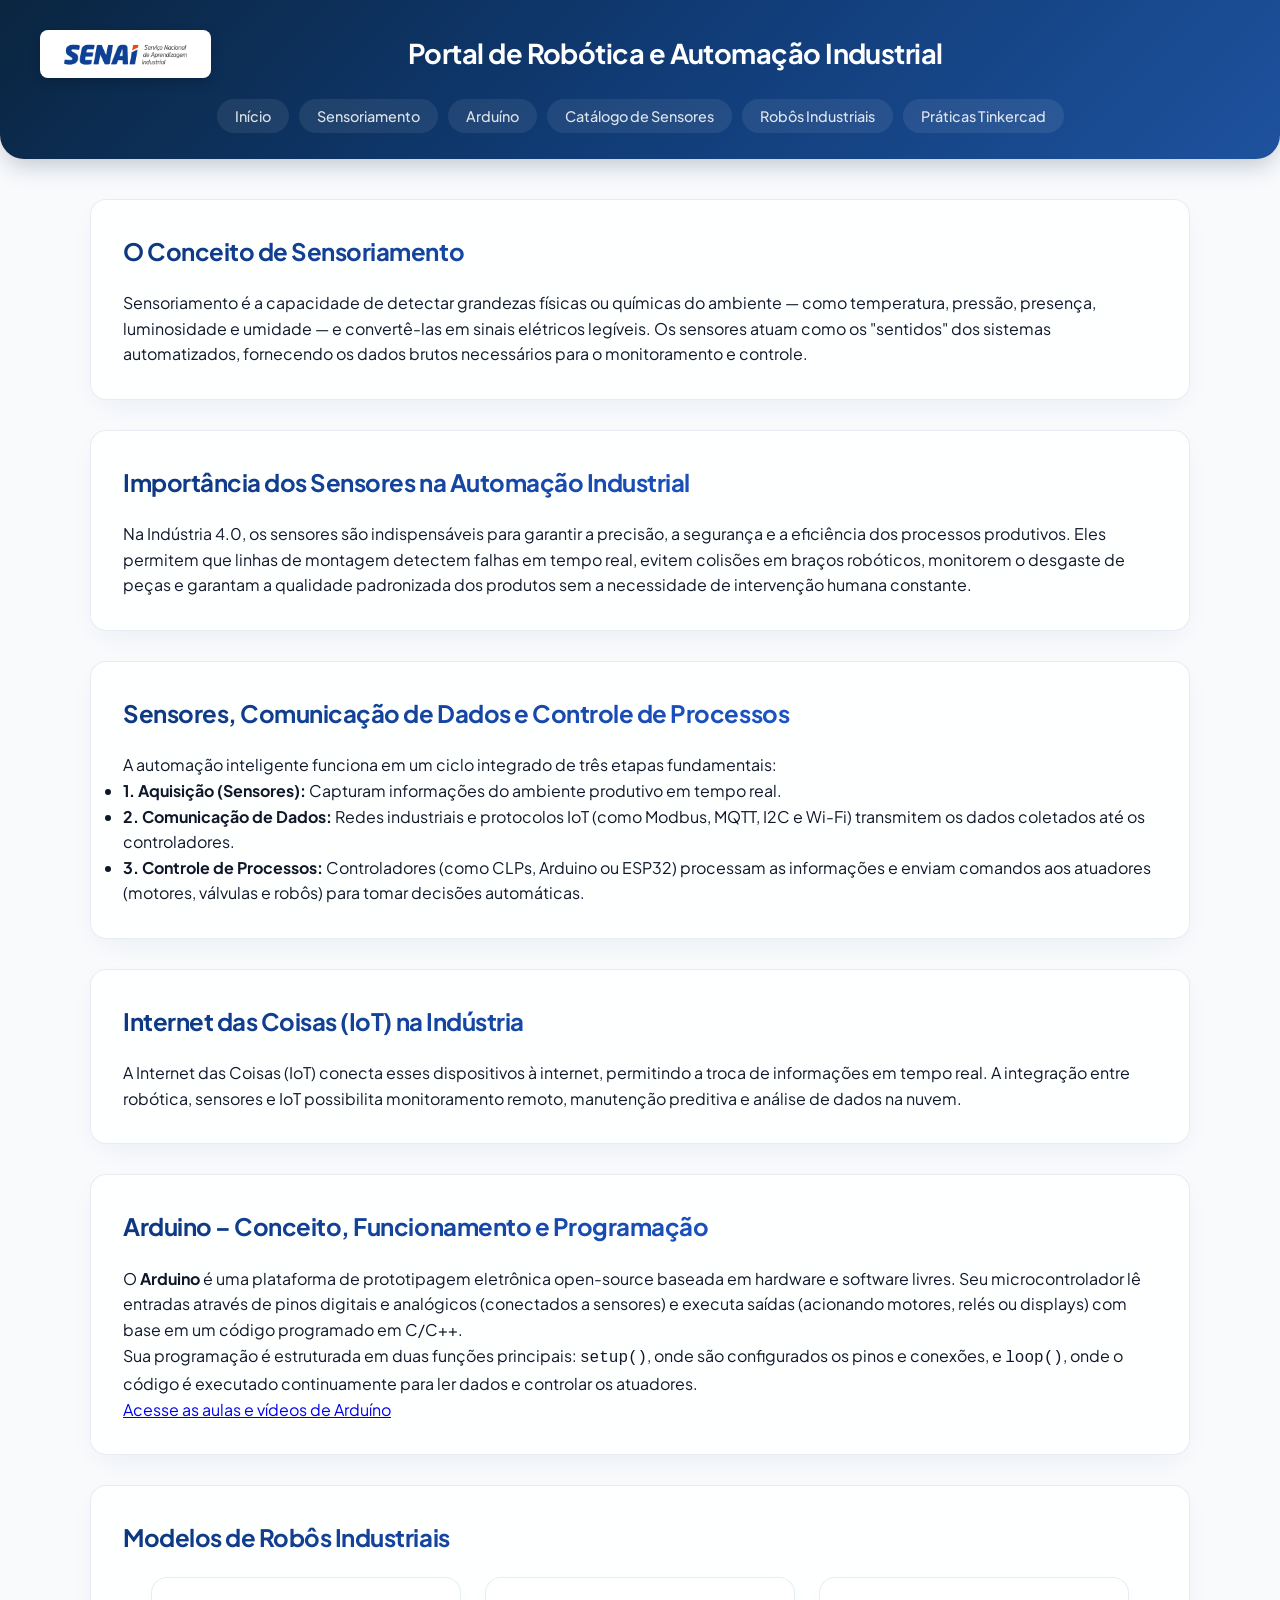
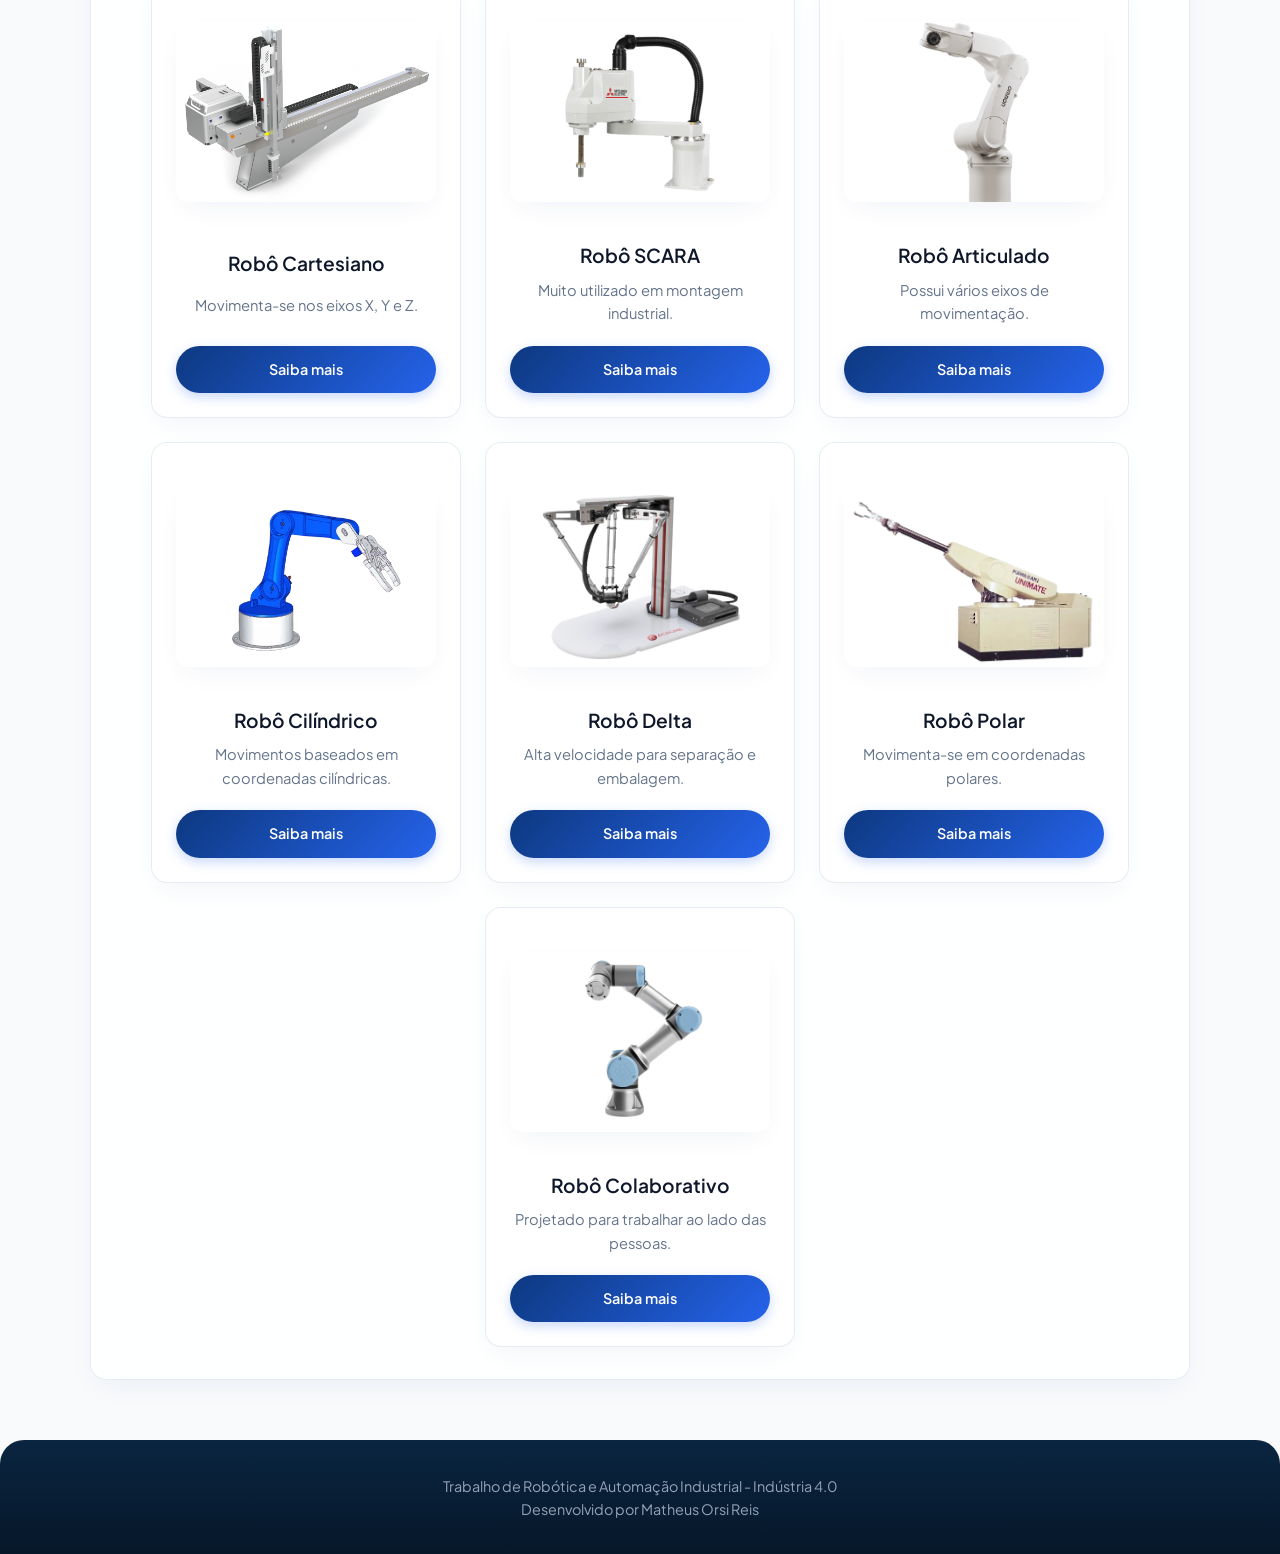
==== commit b30e3d96: "adicionando prática do arduíno" ====
--- a/index.html
+++ b/index.html
@@ -21,7 +21,7 @@
             <ul>
                 <li><a href="./index.html">Início</a></li>
                 <li><a href="#sensoriamento">Sensoriamento</a></li>
-                <li><a href="#arduino">Arduino</a></li>
+                <li><a href="./html/arduino.html">Arduíno</a></li>
                 <li><a href="./html/sensores.html">Catálogo de Sensores</a></li>
                 <li><a href="#robos">Robôs Industriais</a></li>
                 <li><a href="./html/tinkercad.html">Práticas Tinkercad</a></li>
@@ -98,6 +98,7 @@
                 pinos e conexões,
                 e <code>loop()</code>, onde o código é executado continuamente para ler dados e controlar os atuadores.
             </p>
+            <p><a href="./html/arduino.html">Acesse as aulas e vídeos de Arduíno</a></p>
         </section>
 
         <!-- SEÇÃO 6: Modelos de Robôs Industriais (Mantido do seu projeto original) -->
@@ -171,4 +172,4 @@
 
 </body>
 
-</html>+</html>
--- a/style.css
+++ b/style.css
@@ -245,6 +245,30 @@
     box-shadow: var(--shadow-soft);
 }
 
+/* Espaço para vídeos das futuras aulas de Arduíno */
+.aula-arduino h3 {
+    margin-bottom: 8px;
+}
+
+.aula-arduino video {
+    display: block;
+    max-width: 480px;
+    margin: 15px auto 0;
+}
+
+.video-placeholder {
+    display: flex;
+    align-items: center;
+    justify-content: center;
+    min-height: 220px;
+    margin-top: 15px;
+    border: 2px dashed var(--border-subtle);
+    border-radius: 12px;
+    color: var(--text-secondary);
+    background: var(--bg-main);
+    text-align: center;
+}
+
 /* Rodapé */
 footer {
     background: linear-gradient(180deg, #0a2540 0%, #061729 100%);
@@ -288,4 +312,5 @@
         width: 100%;
         max-width: 360px;
     }
-}+
+}
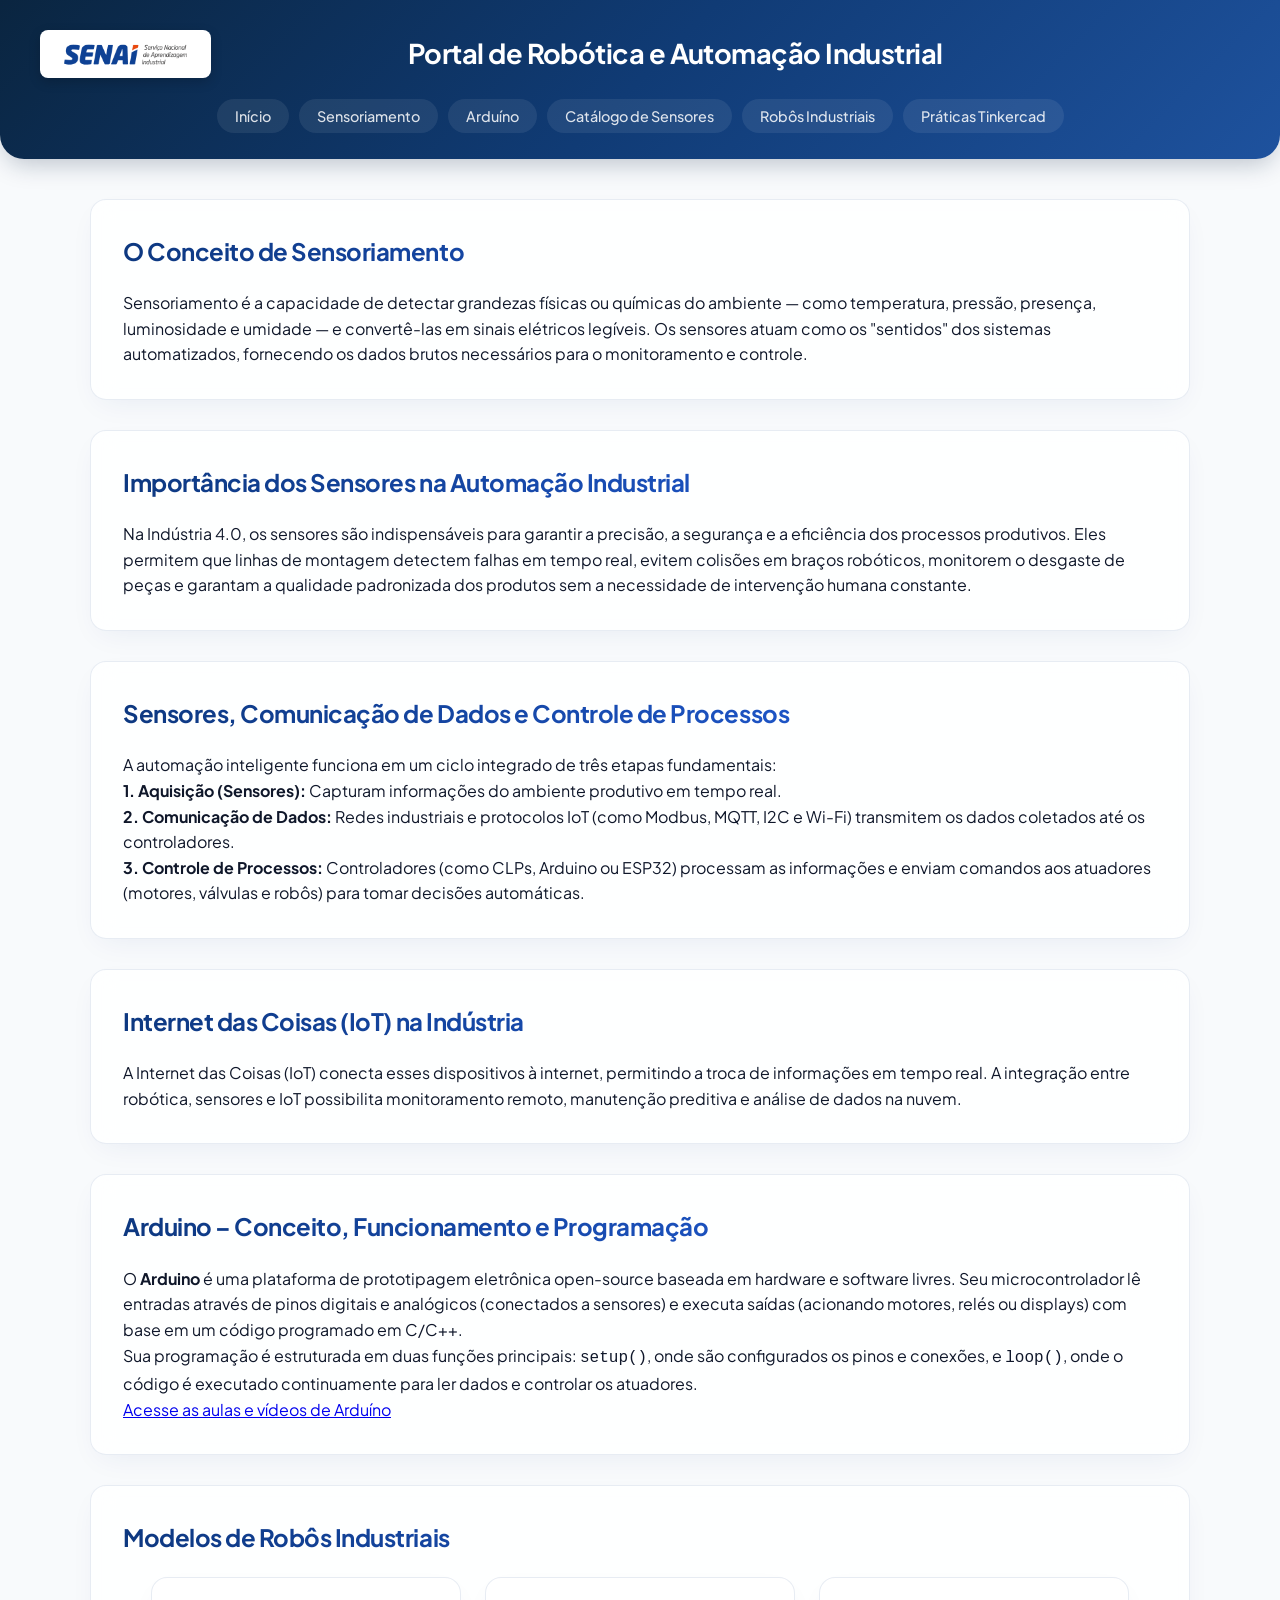
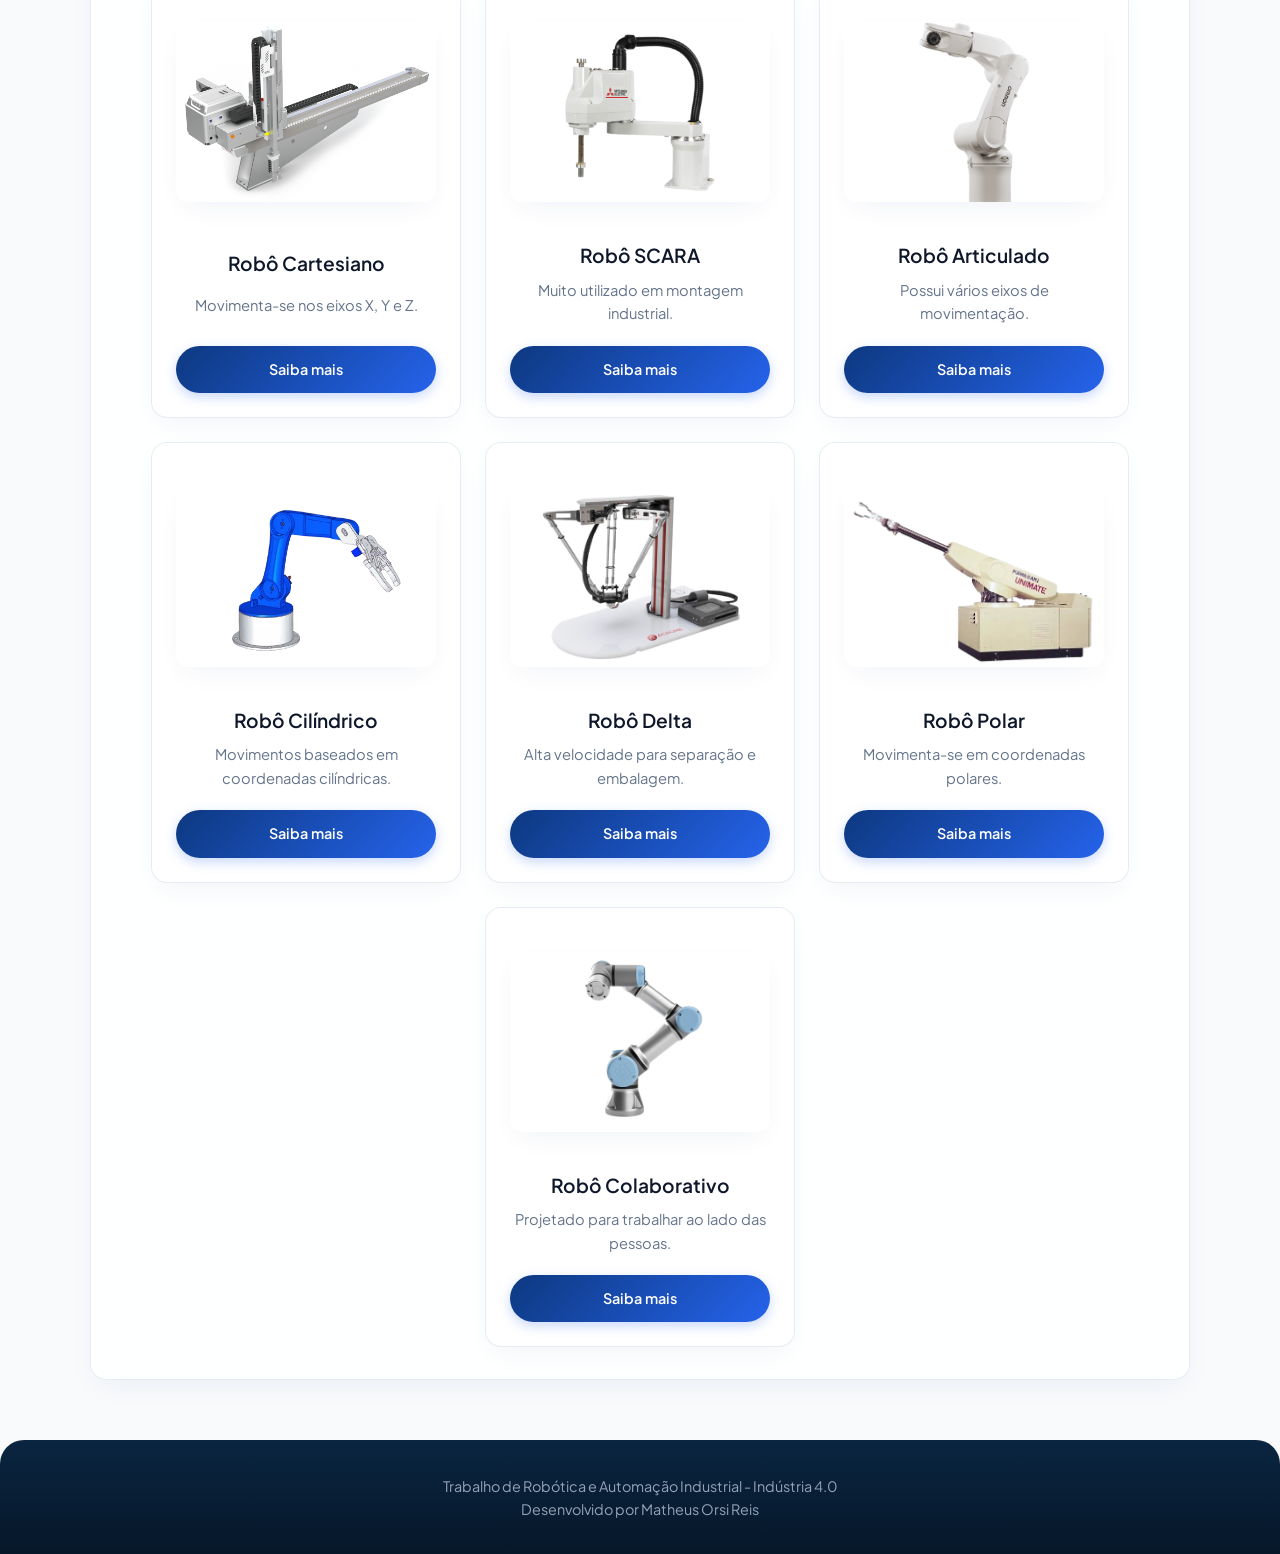
==== commit 1fc3b562: "refinando css" ====
--- a/index.html
+++ b/index.html
@@ -60,7 +60,7 @@
             <p>
                 A automação inteligente funciona em um ciclo integrado de três etapas fundamentais:
             </p>
-            <ul>
+            <ul class="etapas-controle">
                 <li><strong>1. Aquisição (Sensores):</strong> Capturam informações do ambiente produtivo em tempo real.
                 </li>
                 <li><strong>2. Comunicação de Dados:</strong> Redes industriais e protocolos IoT (como Modbus, MQTT, I2C
--- a/style.css
+++ b/style.css
@@ -238,21 +238,51 @@
     font-family: 'Fira Code', monospace;
 }
 
-video {
+video,
+.youtube-video {
     width: 100%;
     margin-top: 15px;
     border-radius: 12px;
     box-shadow: var(--shadow-soft);
 }
 
-/* Espaço para vídeos das futuras aulas de Arduíno */
+/* Vídeos das aulas de Arduíno */
+section[aria-labelledby="aulas-arduino"] {
+    display: grid;
+    grid-template-columns: repeat(2, minmax(0, 1fr));
+    gap: 24px;
+}
+
+section[aria-labelledby="aulas-arduino"] > h2,
+section[aria-labelledby="aulas-arduino"] > p {
+    grid-column: 1 / -1;
+    margin-bottom: 0;
+}
+
+.aula-arduino {
+    display: grid;
+    grid-template-rows: auto auto auto 1fr auto auto;
+    gap: 8px;
+    min-width: 0;
+    margin: 0;
+}
+
+.aula-arduino pre {
+    min-width: 0;
+    white-space: pre-wrap;
+    overflow-wrap: anywhere;
+}
+
 .aula-arduino h3 {
     margin-bottom: 8px;
 }
 
-.aula-arduino video {
+.aula-arduino .youtube-video {
     display: block;
-    max-width: 480px;
+    max-width: 240px;
+    height: auto;
+    aspect-ratio: 9 / 16;
+    border: 0;
     margin: 15px auto 0;
 }
 
@@ -283,6 +313,10 @@
 
 /* Responsividade para Dispositivos Móveis */
 @media (max-width: 768px) {
+    section[aria-labelledby="aulas-arduino"] {
+        grid-template-columns: minmax(0, 1fr);
+    }
+
     header {
         padding: 20px 15px;
     }
@@ -314,3 +348,8 @@
     }
 
 }
+
+.etapas-controle {
+    list-style: none;
+    padding-left: 0;
+}
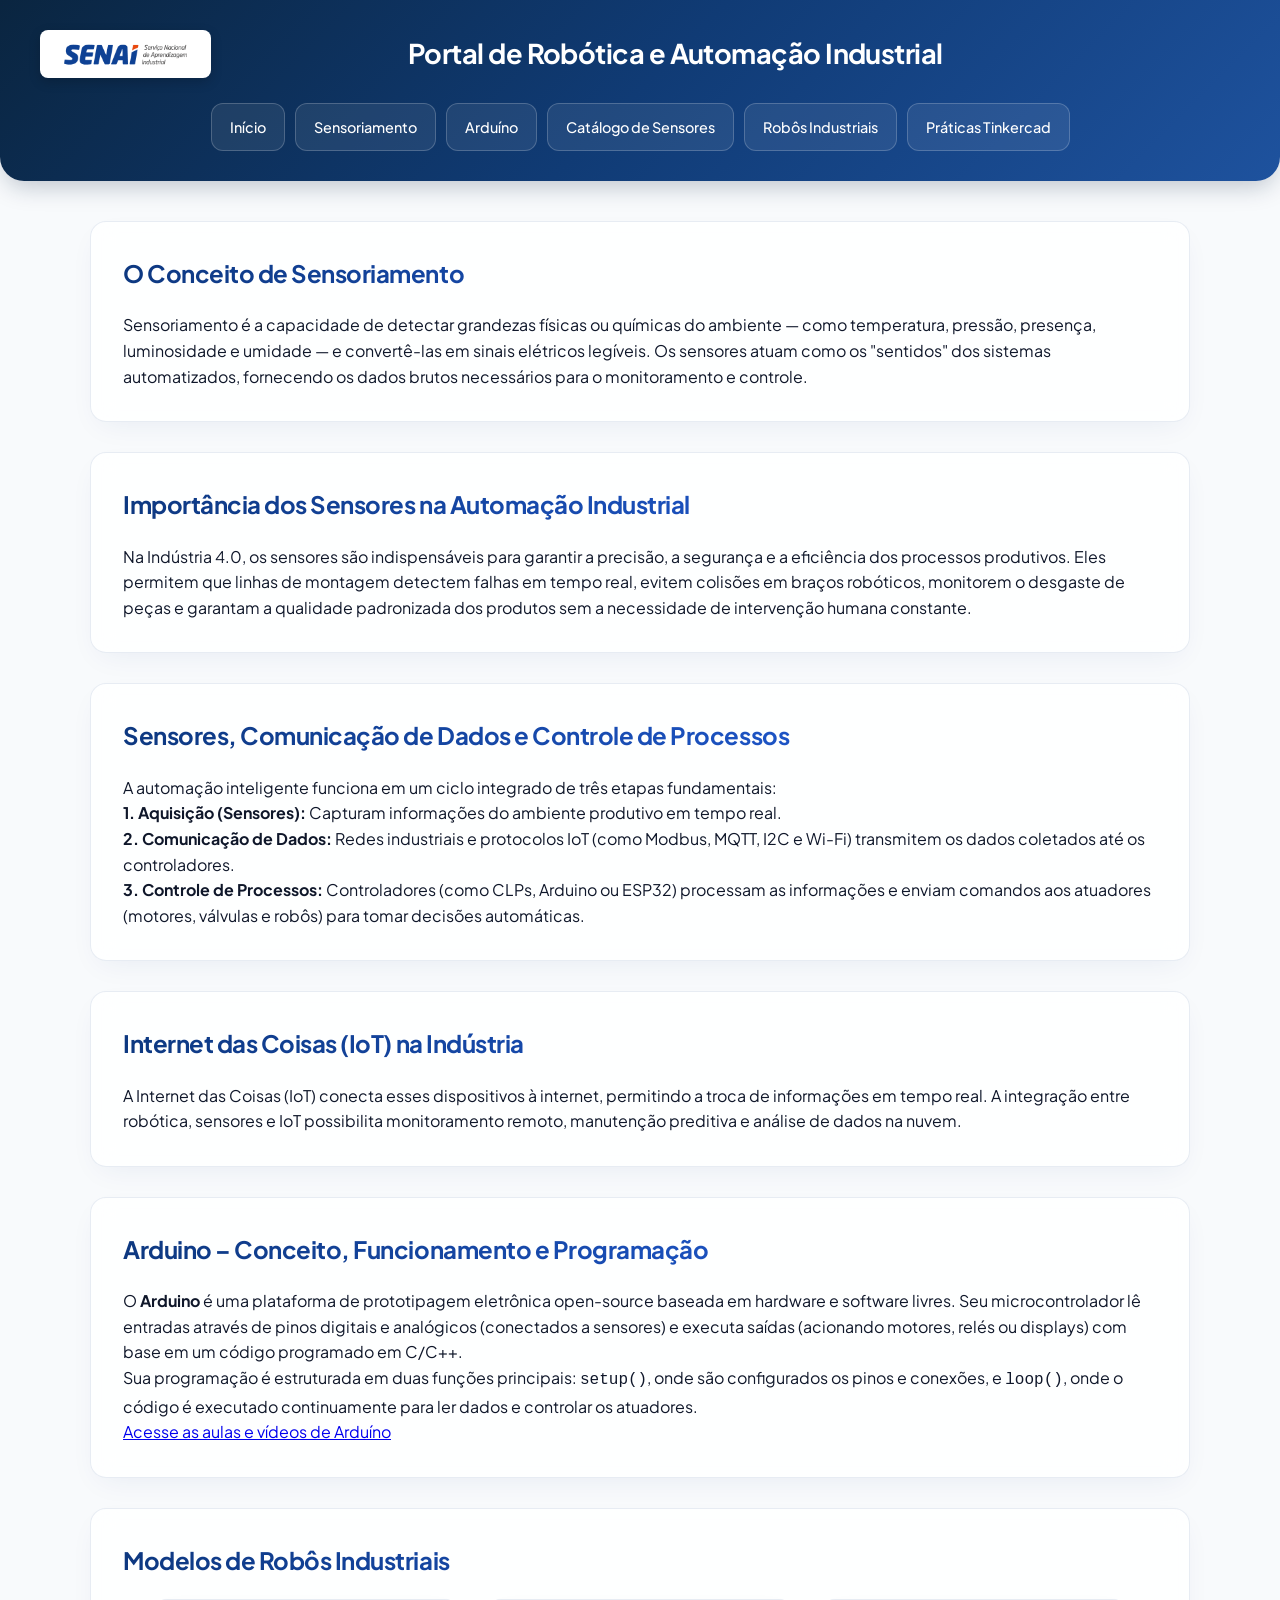
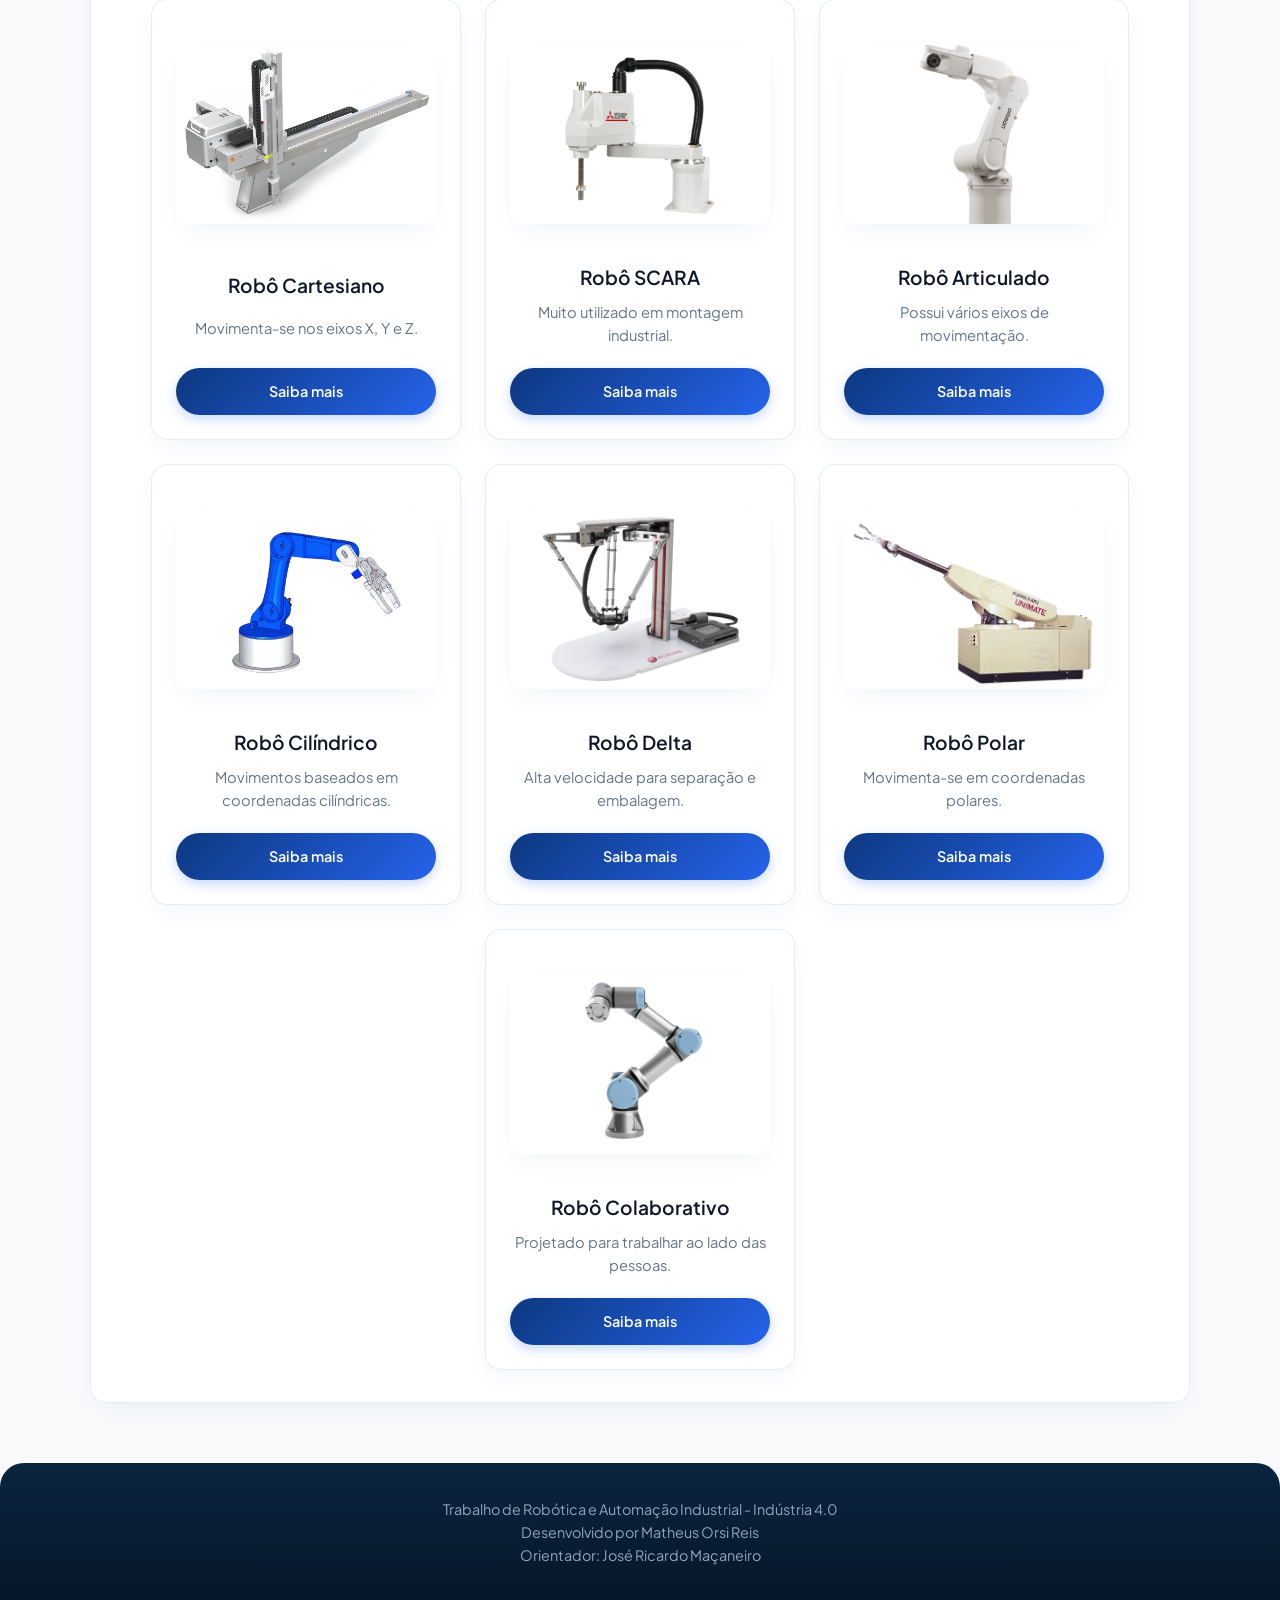
==== commit 642e5ca9: "adicionando orientador" ====
--- a/index.html
+++ b/index.html
@@ -166,6 +166,7 @@
     <footer>
         <p>Trabalho de Robótica e Automação Industrial - Indústria 4.0</p>
         <p>Desenvolvido por Matheus Orsi Reis</p>
+        <p>Orientador: José Ricardo Maçaneiro</p>
     </footer>
 
     <script src="js/script.js"></script>
--- a/style.css
+++ b/style.css
@@ -84,31 +84,66 @@
     margin: 0;
 }
 
-/* Navegação Fluida com Pílulas */
+/* Navegação responsiva */
+header > h1 + nav {
+    margin-top: 20px;
+}
+
 nav ul {
     list-style: none;
     display: flex;
     justify-content: center;
+    flex-wrap: wrap;
     gap: 10px;
-    flex-wrap: wrap;
+    padding: 0;
+    margin: 0;
+}
+
+nav li {
+    min-width: 0;
 }
 
 nav ul li a {
-    color: rgba(255, 255, 255, 0.85);
+    display: flex;
+    align-items: center;
+    justify-content: center;
+    min-height: 48px;
+    height: 100%;
+    padding: 10px 18px;
+    border: 1px solid rgba(255, 255, 255, 0.2);
+    border-radius: 12px;
+    background: rgba(255, 255, 255, 0.08);
+    color: #ffffff;
+    text-align: center;
     text-decoration: none;
     font-weight: 500;
     font-size: 0.9rem;
-    padding: 8px 18px;
-    border-radius: 99px;
-    background: rgba(255, 255, 255, 0.08);
-    backdrop-filter: blur(8px);
-    transition: var(--transition);
-}
-
-nav ul li a:hover {
-    color: #ffffff;
-    background: rgba(255, 255, 255, 0.22);
-    transform: translateY(-2px);
+    line-height: 1.4;
+    overflow-wrap: anywhere;
+    transition: background-color 0.2s ease, border-color 0.2s ease;
+}
+
+nav ul li a[aria-current="page"] {
+    background: #ffffff;
+    border-color: #ffffff;
+    color: var(--senai-blue);
+    font-weight: 700;
+}
+
+nav ul li a:focus-visible {
+    outline: 3px solid #facc15;
+    outline-offset: 3px;
+}
+
+@media (hover: hover) {
+    nav ul li a:hover {
+        background: rgba(255, 255, 255, 0.22);
+        border-color: rgba(255, 255, 255, 0.5);
+    }
+
+    nav ul li a[aria-current="page"]:hover {
+        background: #e2e8f0;
+    }
 }
 
 /* Conteúdo Principal */
@@ -334,8 +369,18 @@
     }
 
     nav ul {
-        flex-direction: column;
-        gap: 8px;
+        display: grid;
+        grid-template-columns: repeat(2, minmax(0, 1fr));
+        gap: 10px;
+    }
+
+    nav li:last-child:nth-child(odd) {
+        grid-column: 1 / -1;
+    }
+
+    nav ul li a {
+        padding: 12px 10px;
+        font-size: 0.85rem;
     }
 
     header h1 {
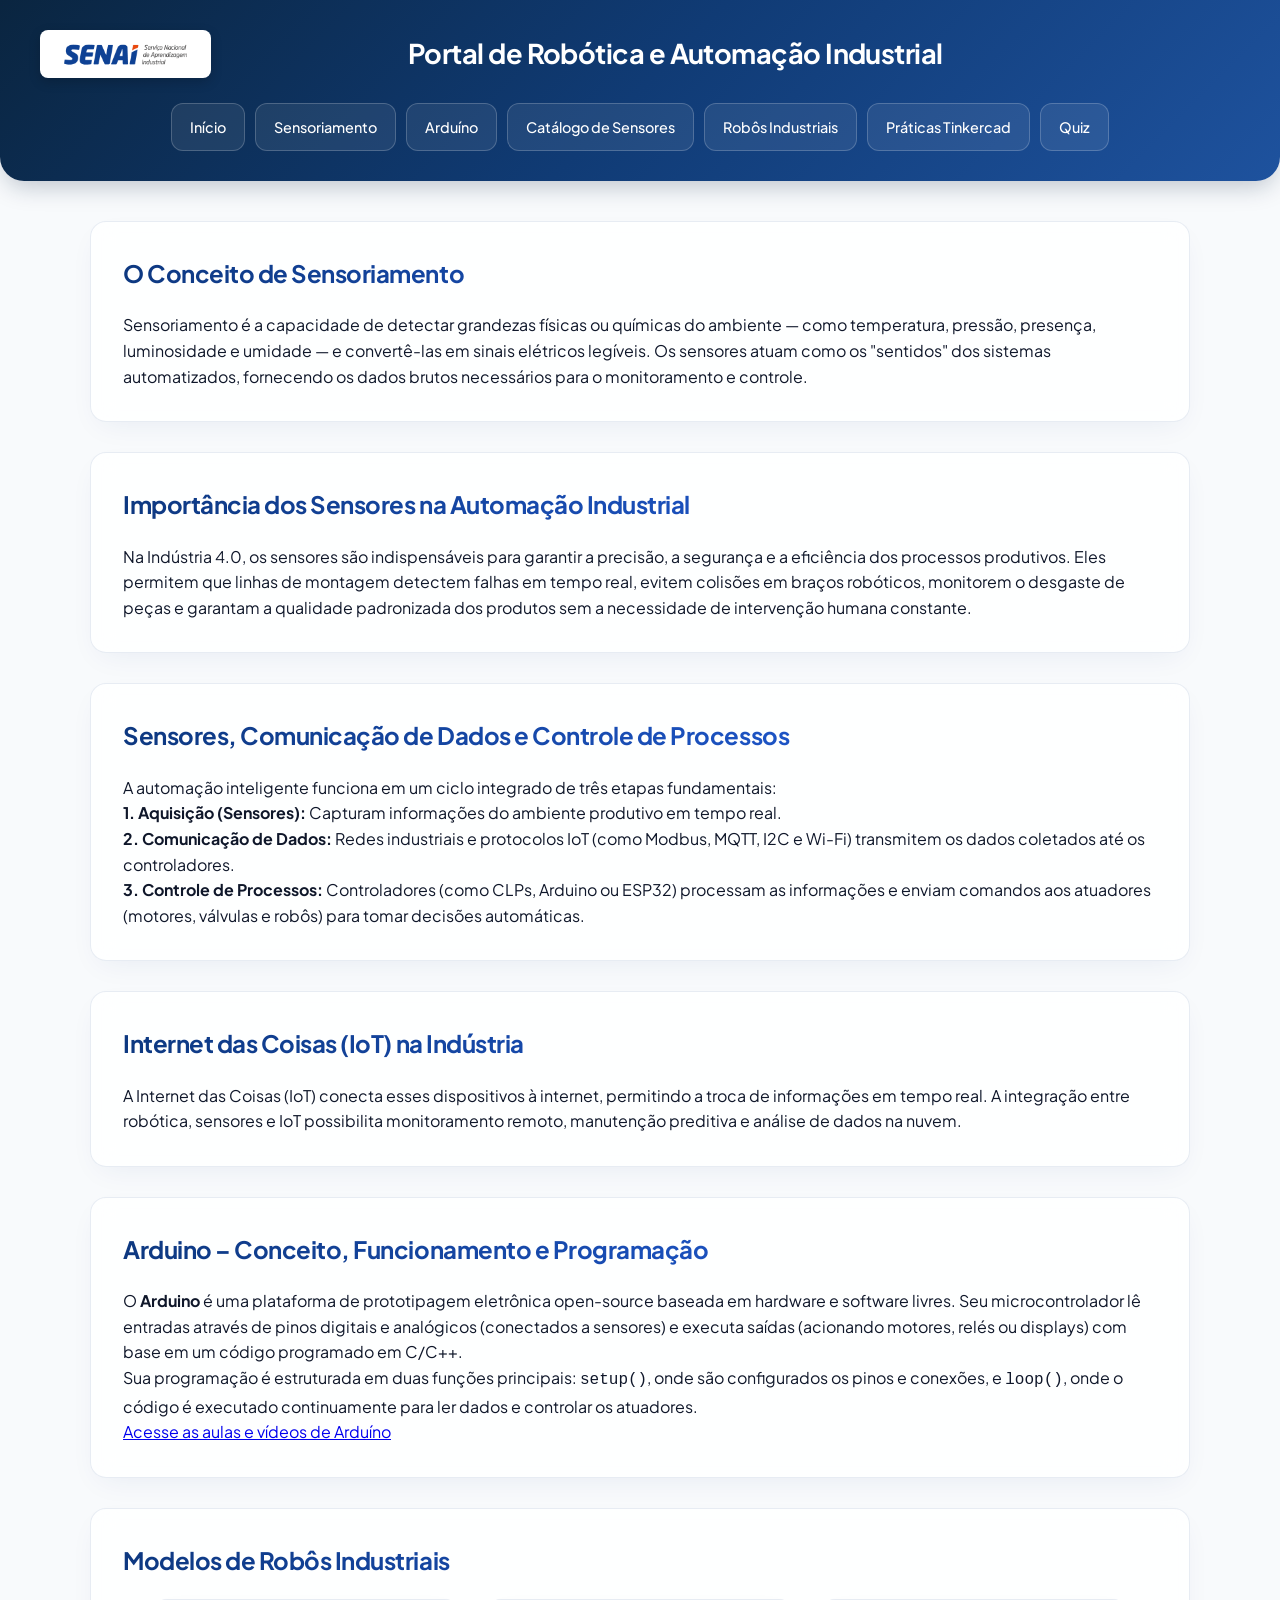
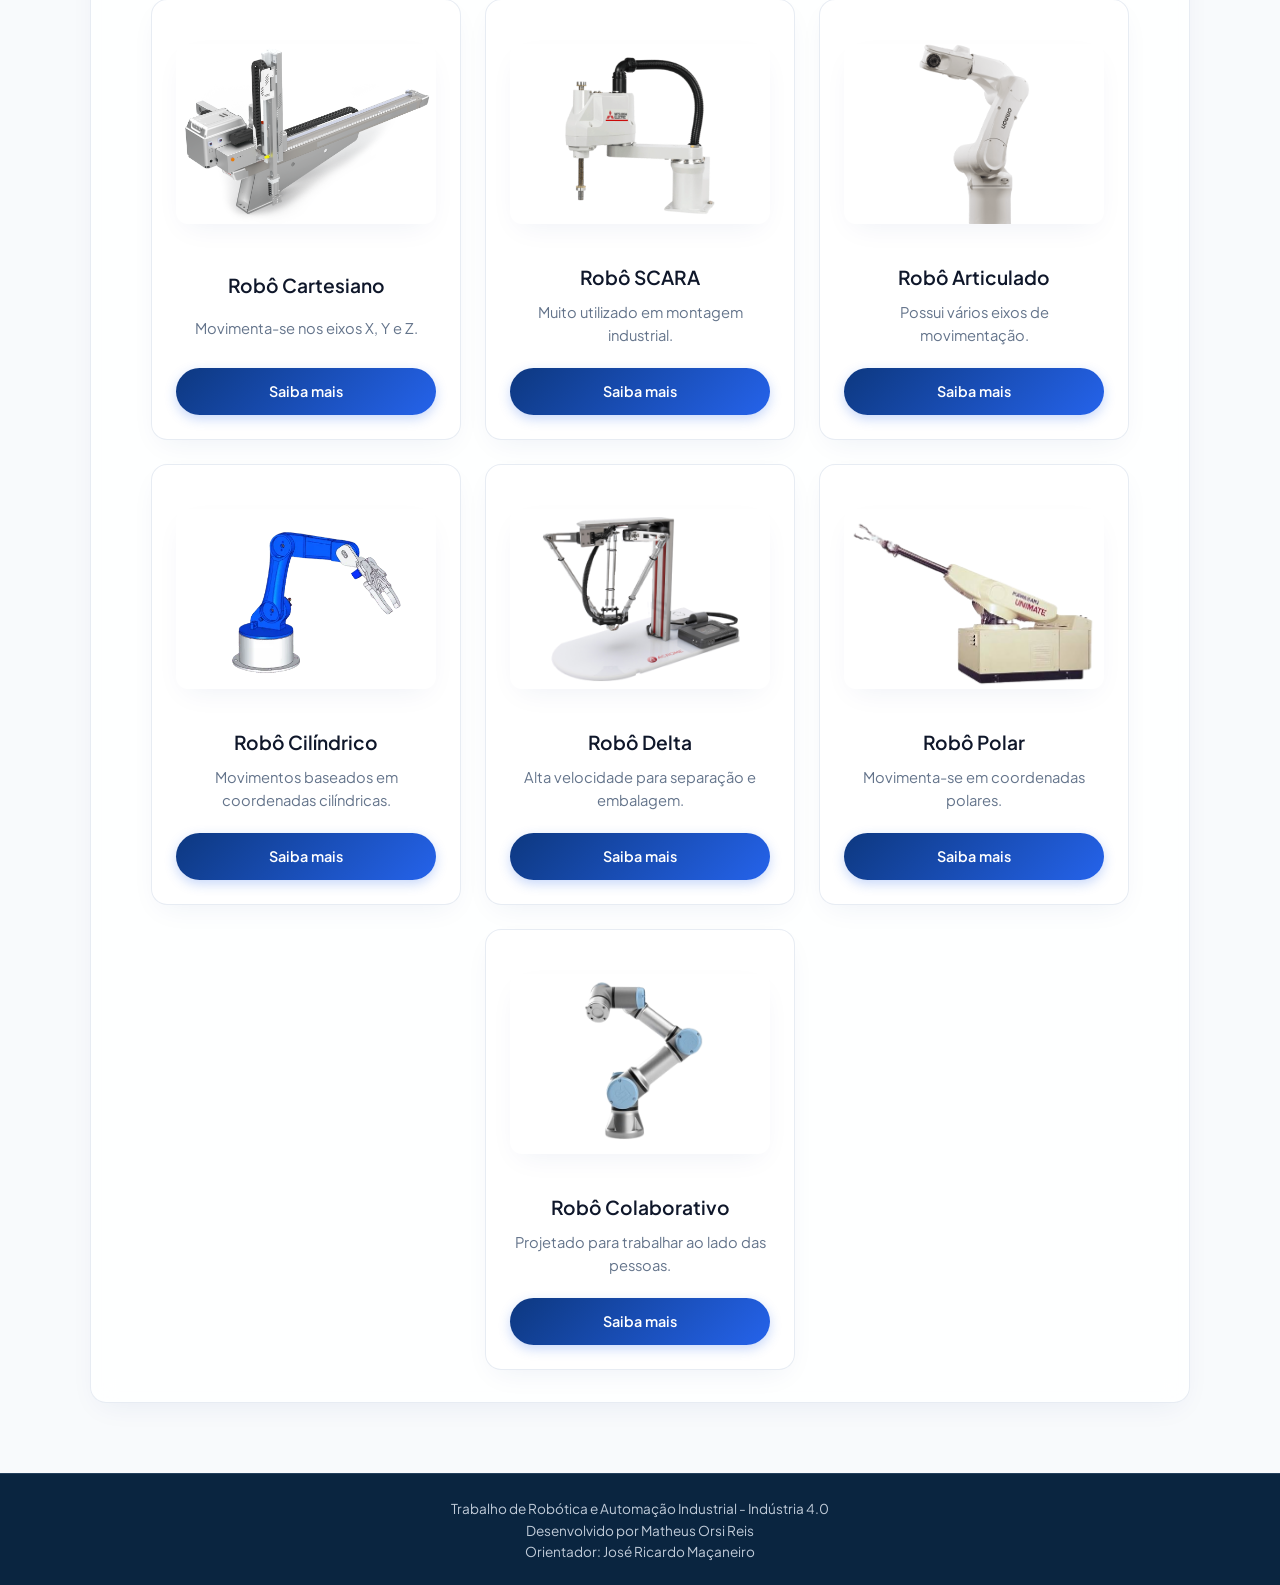
==== commit e5fe8025: "Criando Quiz" ====
--- a/index.html
+++ b/index.html
@@ -25,6 +25,7 @@
                 <li><a href="./html/sensores.html">Catálogo de Sensores</a></li>
                 <li><a href="#robos">Robôs Industriais</a></li>
                 <li><a href="./html/tinkercad.html">Práticas Tinkercad</a></li>
+                <li><a href="./html/quiz.html">Quiz</a></li>
             </ul>
         </nav>
     </header>
--- a/style.css
+++ b/style.css
@@ -27,6 +27,10 @@
 }
 
 body {
+    min-height: 100vh;
+    min-height: 100dvh;
+    display: flex;
+    flex-direction: column;
     font-family: 'Plus Jakarta Sans', -apple-system, sans-serif;
     background-color: var(--bg-main);
     color: var(--text-primary);
@@ -334,16 +338,19 @@
     text-align: center;
 }
 
-/* Rodapé */
+/* O rodapé fica no fim da tela em páginas curtas, sem cobrir o conteúdo. */
 footer {
-    background: linear-gradient(180deg, #0a2540 0%, #061729 100%);
-    color: #94a3b8;
+    background: #0a2540;
+    color: #c0cbd8;
     text-align: center;
-    padding: 35px 20px;
-    margin-top: 60px;
-    font-size: 0.9rem;
-    border-top-left-radius: 24px;
-    border-top-right-radius: 24px;
+    padding: 24px 20px;
+    margin-top: auto;
+    font-size: 0.85rem;
+    border-top: 1px solid #24405c;
+}
+
+body > header, body > main, body > footer {
+    flex-shrink: 0;
 }
 
 /* Responsividade para Dispositivos Móveis */
